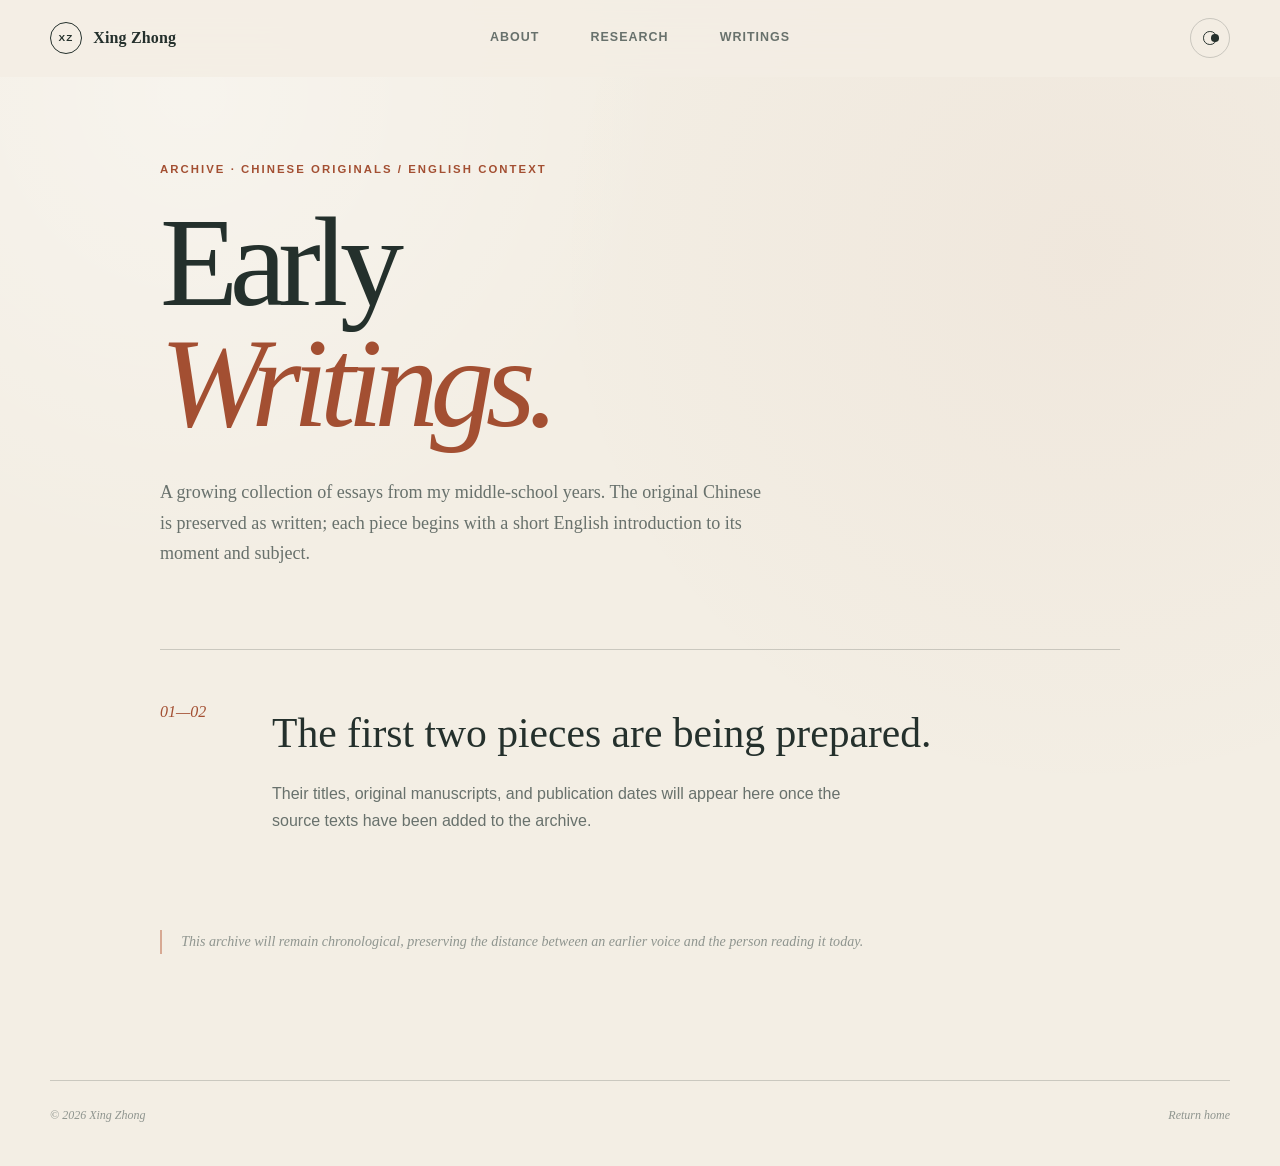
==== essays/index.html @ 14cebc9d "Redesign personal site and add writings archive" ====
<!doctype html>
<html lang="en" data-theme="light">
<head>
  <meta charset="utf-8">
  <meta name="viewport" content="width=device-width, initial-scale=1">
  <meta name="description" content="An archive of Xing Zhong’s early Chinese writings, with short English introductions.">
  <meta name="theme-color" content="#f3eee4">
  <title>Early Writings — Xing Zhong</title>
  <link rel="icon" href="../assets/xing-zhong.jpg" type="image/jpeg">
  <link rel="stylesheet" href="../css/style.css">
  <script>
    (function () {
      var saved = localStorage.getItem("theme");
      var preferred = window.matchMedia("(prefers-color-scheme: dark)").matches ? "dark" : "light";
      document.documentElement.dataset.theme = saved || preferred;
    })();
  </script>
</head>
<body>
  <a class="skip-link" href="#main">Skip to content</a>

  <header class="site-header">
    <nav class="nav-shell" aria-label="Primary navigation">
      <a class="wordmark" href="../" aria-label="Xing Zhong, home">
        <span class="wordmark-mark">XZ</span>
        <span>Xing Zhong</span>
      </a>
      <div class="nav-links">
        <a href="../#about">About</a>
        <a href="../#research">Research</a>
        <a href="./" aria-current="page">Writings</a>
      </div>
      <button class="theme-toggle" id="theme-toggle" type="button" aria-label="Switch to dark theme">
        <span class="theme-icon" aria-hidden="true"></span>
      </button>
    </nav>
  </header>

  <main class="archive-page" id="main">
    <header class="archive-page-header">
      <p class="eyebrow">Archive · Chinese originals / English context</p>
      <h1>Early<br><em>Writings.</em></h1>
      <p class="archive-intro">
        A growing collection of essays from my middle-school years. The original
        Chinese is preserved as written; each piece begins with a short English
        introduction to its moment and subject.
      </p>
    </header>

    <section class="archive-list" aria-labelledby="archive-status">
      <div class="archive-empty">
        <span class="number">01—02</span>
        <div>
          <h2 id="archive-status">The first two pieces are being prepared.</h2>
          <p>
            Their titles, original manuscripts, and publication dates will appear
            here once the source texts have been added to the archive.
          </p>
        </div>
      </div>
    </section>

    <p class="archive-note">
      This archive will remain chronological, preserving the distance between
      an earlier voice and the person reading it today.
    </p>
  </main>

  <footer class="site-footer">
    <p>© <span id="year">2026</span> Xing Zhong</p>
    <p><a href="../">Return home</a></p>
  </footer>

  <script src="../js/main.js"></script>
</body>
</html>
---- css/style.css ----
:root {
  color-scheme: light;
  --paper: #f3eee4;
  --paper-deep: #e8dfd0;
  --surface: rgba(255, 252, 246, 0.68);
  --ink: #24302c;
  --muted: #68716c;
  --faint: #8f958f;
  --line: rgba(36, 48, 44, 0.2);
  --accent: #a34f32;
  --accent-soft: #d7a993;
  --sage: #7c8f82;
  --header: rgba(243, 238, 228, 0.84);
  --serif: "Iowan Old Style", "Palatino Linotype", "Book Antiqua", Palatino, "Noto Serif", Georgia, serif;
  --sans: Inter, ui-sans-serif, -apple-system, BlinkMacSystemFont, "Segoe UI", sans-serif;
  --shadow: 0 24px 60px rgba(56, 46, 33, 0.12);
}

[data-theme="dark"] {
  color-scheme: dark;
  --paper: #1d211f;
  --paper-deep: #282d29;
  --surface: rgba(41, 46, 42, 0.7);
  --ink: #ebe8df;
  --muted: #adb4ae;
  --faint: #858d87;
  --line: rgba(235, 232, 223, 0.17);
  --accent: #d78a68;
  --accent-soft: #875b49;
  --sage: #9caf9f;
  --header: rgba(29, 33, 31, 0.86);
  --shadow: 0 24px 60px rgba(0, 0, 0, 0.25);
}

*,
*::before,
*::after {
  box-sizing: border-box;
}

html {
  scroll-behavior: smooth;
  scroll-padding-top: 6rem;
}

body {
  margin: 0;
  min-width: 320px;
  background:
    radial-gradient(circle at 15% 8%, rgba(255, 255, 255, 0.35), transparent 30rem),
    radial-gradient(circle at 85% 22%, rgba(163, 79, 50, 0.045), transparent 34rem),
    var(--paper);
  color: var(--ink);
  font-family: var(--sans);
  font-size: 16px;
  line-height: 1.7;
  transition: background-color 180ms ease, color 180ms ease;
}

::selection {
  color: var(--paper);
  background: var(--accent);
}

a {
  color: inherit;
  text-decoration: none;
}

button,
a {
  -webkit-tap-highlight-color: transparent;
}

button:focus-visible,
a:focus-visible {
  outline: 2px solid var(--accent);
  outline-offset: 4px;
}

.skip-link {
  position: fixed;
  top: 0.75rem;
  left: 0.75rem;
  z-index: 1000;
  padding: 0.55rem 0.8rem;
  color: var(--paper);
  background: var(--ink);
  transform: translateY(-160%);
}

.skip-link:focus {
  transform: translateY(0);
}

.site-header {
  position: fixed;
  inset: 0 0 auto;
  z-index: 100;
  border-bottom: 1px solid transparent;
  background: var(--header);
  backdrop-filter: blur(18px);
  -webkit-backdrop-filter: blur(18px);
  transition: border-color 180ms ease;
}

.site-header.scrolled {
  border-color: var(--line);
}

.nav-shell {
  width: min(1180px, calc(100% - 3rem));
  height: 76px;
  margin: 0 auto;
  display: grid;
  grid-template-columns: 1fr auto 1fr;
  align-items: center;
}

.wordmark {
  justify-self: start;
  display: inline-flex;
  align-items: center;
  gap: 0.7rem;
  font-family: var(--serif);
  font-size: 1rem;
  font-weight: 600;
  letter-spacing: 0.01em;
}

.wordmark-mark {
  width: 2rem;
  height: 2rem;
  display: grid;
  place-items: center;
  border: 1px solid var(--ink);
  border-radius: 50%;
  font-family: var(--sans);
  font-size: 0.62rem;
  letter-spacing: 0.12em;
}

.nav-links {
  display: flex;
  gap: clamp(1.5rem, 4vw, 3.5rem);
}

.nav-links a {
  position: relative;
  color: var(--muted);
  font-size: 0.78rem;
  font-weight: 600;
  letter-spacing: 0.08em;
  text-transform: uppercase;
  transition: color 160ms ease;
}

.nav-links a::after {
  position: absolute;
  right: 0;
  bottom: -0.5rem;
  left: 0;
  height: 1px;
  content: "";
  background: var(--accent);
  transform: scaleX(0);
  transform-origin: right;
  transition: transform 180ms ease;
}

.nav-links a:hover {
  color: var(--ink);
}

.nav-links a:hover::after {
  transform: scaleX(1);
  transform-origin: left;
}

.theme-toggle {
  width: 2.5rem;
  height: 2.5rem;
  justify-self: end;
  display: grid;
  place-items: center;
  border: 1px solid var(--line);
  border-radius: 50%;
  color: var(--ink);
  background: transparent;
  cursor: pointer;
}

.theme-icon {
  position: relative;
  width: 0.85rem;
  height: 0.85rem;
  border: 1px solid currentColor;
  border-radius: 50%;
}

.theme-icon::after {
  position: absolute;
  inset: 2px;
  content: "";
  border-radius: 50%;
  background: currentColor;
  transform: translateX(5px);
  transition: transform 180ms ease;
}

[data-theme="dark"] .theme-icon::after {
  transform: translateX(-5px);
}

.hero {
  position: relative;
  width: min(1180px, calc(100% - 3rem));
  min-height: 100svh;
  margin: 0 auto;
  padding: 9.5rem 0 6rem;
  display: grid;
  grid-template-columns: minmax(0, 1.2fr) minmax(260px, 0.65fr);
  gap: clamp(3rem, 8vw, 8.5rem);
  align-items: center;
}

.hero-copy {
  max-width: 760px;
}

.eyebrow,
.kicker {
  margin: 0 0 1.4rem;
  color: var(--accent);
  font-size: 0.71rem;
  font-weight: 700;
  letter-spacing: 0.18em;
  text-transform: uppercase;
}

.hero h1 {
  max-width: 760px;
  margin: 0;
  font-family: var(--serif);
  font-size: clamp(4rem, 8.3vw, 7.8rem);
  font-weight: 400;
  line-height: 0.92;
  letter-spacing: -0.065em;
}

.hero h1 em {
  color: var(--accent);
  font-weight: 400;
}

.hero-intro {
  max-width: 600px;
  margin: 2.4rem 0 0;
  color: var(--muted);
  font-family: var(--serif);
  font-size: clamp(1.08rem, 1.6vw, 1.3rem);
  line-height: 1.72;
}

.hero-intro strong {
  color: var(--ink);
  font-weight: 600;
}

.hero-actions {
  margin-top: 2.3rem;
  display: flex;
  flex-wrap: wrap;
  gap: 1.1rem 2rem;
}

.text-link {
  display: inline-flex;
  align-items: baseline;
  gap: 0.6rem;
  border-bottom: 1px solid var(--line);
  color: var(--muted);
  font-size: 0.8rem;
  font-weight: 700;
  letter-spacing: 0.05em;
  text-transform: uppercase;
  transition: color 160ms ease, border-color 160ms ease;
}

.text-link span {
  transition: transform 160ms ease;
}

.text-link:hover,
.primary-link {
  color: var(--ink);
  border-color: var(--accent);
}

.text-link:hover span {
  transform: translate(2px, -2px);
}

.portrait-card {
  position: relative;
  width: min(100%, 340px);
  justify-self: end;
  transform: rotate(1.5deg);
}

.portrait-card::before {
  position: absolute;
  inset: 1rem -1rem -1rem 1rem;
  z-index: -1;
  content: "";
  border: 1px solid var(--accent-soft);
}

.portrait-frame {
  aspect-ratio: 3 / 4;
  overflow: hidden;
  background: var(--paper-deep);
  box-shadow: var(--shadow);
}

.portrait-frame img {
  width: 100%;
  height: 100%;
  display: block;
  object-fit: cover;
  object-position: center 35%;
  filter: saturate(0.75) sepia(0.08) contrast(0.96);
}

.portrait-caption {
  padding-top: 1rem;
  display: flex;
  justify-content: space-between;
  color: var(--faint);
  font-family: var(--serif);
  font-size: 0.75rem;
  font-style: italic;
}

.margin-note {
  position: absolute;
  right: -0.5rem;
  bottom: 7rem;
  margin: 0;
  color: var(--faint);
  font-family: var(--serif);
  font-size: 0.72rem;
  font-style: italic;
  letter-spacing: 0.05em;
  writing-mode: vertical-rl;
}

.section-grid {
  width: min(1180px, calc(100% - 3rem));
  margin: 0 auto;
  padding: clamp(6rem, 11vw, 10rem) 0;
  display: grid;
  grid-template-columns: 150px minmax(0, 1fr) minmax(230px, 0.48fr);
  gap: clamp(2rem, 5vw, 5rem);
  border-top: 1px solid var(--line);
}

.section-label {
  display: flex;
  align-items: baseline;
  gap: 0.75rem;
}

.section-label span {
  color: var(--accent);
  font-family: var(--serif);
  font-size: 0.72rem;
  font-style: italic;
}

.section-label h2 {
  margin: 0;
  font-size: 0.76rem;
  font-weight: 700;
  letter-spacing: 0.15em;
  text-transform: uppercase;
}

.lead {
  margin-top: 0;
  color: var(--ink);
  font-family: var(--serif);
  font-size: clamp(1.8rem, 3.4vw, 3rem);
  line-height: 1.22;
  letter-spacing: -0.025em;
}

.prose > p:not(.lead),
.research-section .section-content > p {
  max-width: 660px;
  color: var(--muted);
}

.facts {
  margin: 0;
}

.facts div {
  padding: 1rem 0;
  border-top: 1px solid var(--line);
}

.facts div:first-child {
  padding-top: 0;
  border-top: 0;
}

.facts dt {
  margin-bottom: 0.2rem;
  color: var(--faint);
  font-size: 0.63rem;
  font-weight: 700;
  letter-spacing: 0.13em;
  text-transform: uppercase;
}

.facts dd {
  margin: 0;
  font-family: var(--serif);
  font-size: 0.92rem;
  line-height: 1.45;
}

.facts a {
  overflow-wrap: anywhere;
  border-bottom: 1px solid var(--line);
}

.research-section {
  grid-template-columns: 150px minmax(0, 1fr);
}

.research-section .section-content {
  max-width: 820px;
}

.research-section h3,
.writings-section h3 {
  margin: 0 0 2rem;
  font-family: var(--serif);
  font-size: clamp(2.1rem, 4.5vw, 4rem);
  font-weight: 400;
  line-height: 1.12;
  letter-spacing: -0.04em;
}

.interest-line {
  margin-top: 3rem;
  display: flex;
  flex-wrap: wrap;
  gap: 0.6rem;
}

.interest-line span {
  padding: 0.45rem 0.75rem;
  border: 1px solid var(--line);
  border-radius: 999px;
  color: var(--muted);
  font-size: 0.7rem;
}

.writings-section {
  grid-template-columns: 150px minmax(0, 1fr);
}

.writings-heading {
  display: flex;
  justify-content: space-between;
  gap: 2rem;
  align-items: flex-end;
}

.archive-preview {
  margin-top: 1.5rem;
  padding: 2rem 0;
  display: grid;
  grid-template-columns: minmax(100px, 0.28fr) 1fr;
  gap: 2rem;
  border-top: 1px solid var(--line);
  border-bottom: 1px solid var(--line);
}

.archive-index {
  color: var(--accent);
  font-family: var(--serif);
  font-size: clamp(2.5rem, 6vw, 5.5rem);
  font-style: italic;
  line-height: 1;
}

.archive-preview p {
  max-width: 620px;
  margin: 0;
  color: var(--muted);
}

.archive-preview .archive-status {
  margin-top: 1rem;
  color: var(--faint);
  font-family: var(--serif);
  font-size: 0.88rem;
  font-style: italic;
}

.closing {
  width: min(1180px, calc(100% - 3rem));
  margin: 0 auto;
  padding: clamp(6rem, 13vw, 12rem) 0;
  text-align: center;
}

.closing h2 {
  margin: 0 0 2rem;
  font-family: var(--serif);
  font-size: clamp(3.2rem, 8vw, 7rem);
  font-weight: 400;
  line-height: 1;
  letter-spacing: -0.055em;
}

.email-link {
  display: inline-flex;
  gap: 0.7rem;
  padding-bottom: 0.15rem;
  border-bottom: 1px solid var(--accent);
  color: var(--muted);
  font-family: var(--serif);
  font-size: clamp(1rem, 2vw, 1.35rem);
}

.site-footer {
  width: min(1180px, calc(100% - 3rem));
  margin: 0 auto;
  padding: 1.5rem 0 2.5rem;
  display: flex;
  justify-content: space-between;
  border-top: 1px solid var(--line);
  color: var(--faint);
  font-family: var(--serif);
  font-size: 0.75rem;
  font-style: italic;
}

.site-footer p {
  margin: 0;
}

.reveal {
  opacity: 0;
  transform: translateY(16px);
}

.reveal.is-visible {
  opacity: 1;
  transform: translateY(0);
  transition: opacity 700ms ease, transform 700ms ease;
}

/* Archive page */
.archive-page {
  width: min(960px, calc(100% - 3rem));
  min-height: calc(100svh - 80px);
  margin: 0 auto;
  padding: 10rem 0 7rem;
}

.archive-page-header {
  max-width: 760px;
}

.archive-page h1 {
  margin: 0;
  font-family: var(--serif);
  font-size: clamp(4rem, 10vw, 8.5rem);
  font-weight: 400;
  line-height: 0.95;
  letter-spacing: -0.065em;
}

.archive-page h1 em {
  color: var(--accent);
  font-weight: 400;
}

.archive-intro {
  max-width: 610px;
  margin: 2rem 0 0;
  color: var(--muted);
  font-family: var(--serif);
  font-size: 1.13rem;
}

.archive-list {
  margin-top: 5rem;
  border-top: 1px solid var(--line);
}

.archive-empty {
  padding: 3rem 0;
  display: grid;
  grid-template-columns: 80px minmax(0, 1fr);
  gap: 2rem;
}

.archive-empty .number {
  color: var(--accent);
  font-family: var(--serif);
  font-style: italic;
}

.archive-empty h2 {
  margin: 0 0 0.7rem;
  font-family: var(--serif);
  font-size: clamp(1.7rem, 4vw, 2.6rem);
  font-weight: 400;
}

.archive-empty p {
  max-width: 580px;
  margin: 0;
  color: var(--muted);
}

.archive-note {
  margin-top: 3rem;
  padding-left: 1.2rem;
  border-left: 2px solid var(--accent-soft);
  color: var(--faint);
  font-family: var(--serif);
  font-size: 0.88rem;
  font-style: italic;
}

@media (max-width: 860px) {
  .hero {
    grid-template-columns: minmax(0, 1fr) 240px;
    gap: 3rem;
  }

  .section-grid {
    grid-template-columns: 100px minmax(0, 1fr);
  }

  .facts {
    grid-column: 2;
    display: grid;
    grid-template-columns: repeat(2, minmax(0, 1fr));
    gap: 0 2rem;
  }

  .facts div:nth-child(2) {
    padding-top: 0;
    border-top: 0;
  }
}

@media (max-width: 680px) {
  .nav-shell,
  .hero,
  .section-grid,
  .closing,
  .site-footer,
  .archive-page {
    width: min(100% - 2rem, 1180px);
  }

  .nav-shell {
    grid-template-columns: 1fr auto;
    height: 66px;
  }

  .nav-links {
    display: none;
  }

  .wordmark {
    font-size: 0.92rem;
  }

  .hero {
    min-height: auto;
    padding: 8.5rem 0 5.5rem;
    grid-template-columns: 1fr;
  }

  .hero h1 {
    font-size: clamp(3.7rem, 18vw, 5.8rem);
  }

  .portrait-card {
    width: min(74vw, 290px);
    justify-self: center;
    margin: 1.5rem 0 0;
  }

  .margin-note {
    display: none;
  }

  .section-grid,
  .research-section,
  .writings-section {
    padding: 5rem 0;
    grid-template-columns: 1fr;
    gap: 2.5rem;
  }

  .facts {
    grid-column: auto;
    grid-template-columns: 1fr;
  }

  .facts div:nth-child(2) {
    padding-top: 1rem;
    border-top: 1px solid var(--line);
  }

  .writings-heading {
    align-items: flex-start;
    flex-direction: column;
  }

  .archive-preview {
    grid-template-columns: 1fr;
  }

  .archive-index {
    font-size: 3.3rem;
  }

  .site-footer {
    gap: 0.8rem;
    flex-direction: column;
  }

  .archive-empty {
    grid-template-columns: 50px minmax(0, 1fr);
    gap: 1rem;
  }
}

@media (prefers-reduced-motion: reduce) {
  html {
    scroll-behavior: auto;
  }

  *,
  *::before,
  *::after {
    scroll-behavior: auto !important;
    transition-duration: 0.01ms !important;
    animation-duration: 0.01ms !important;
  }

  .reveal {
    opacity: 1;
    transform: none;
  }
}
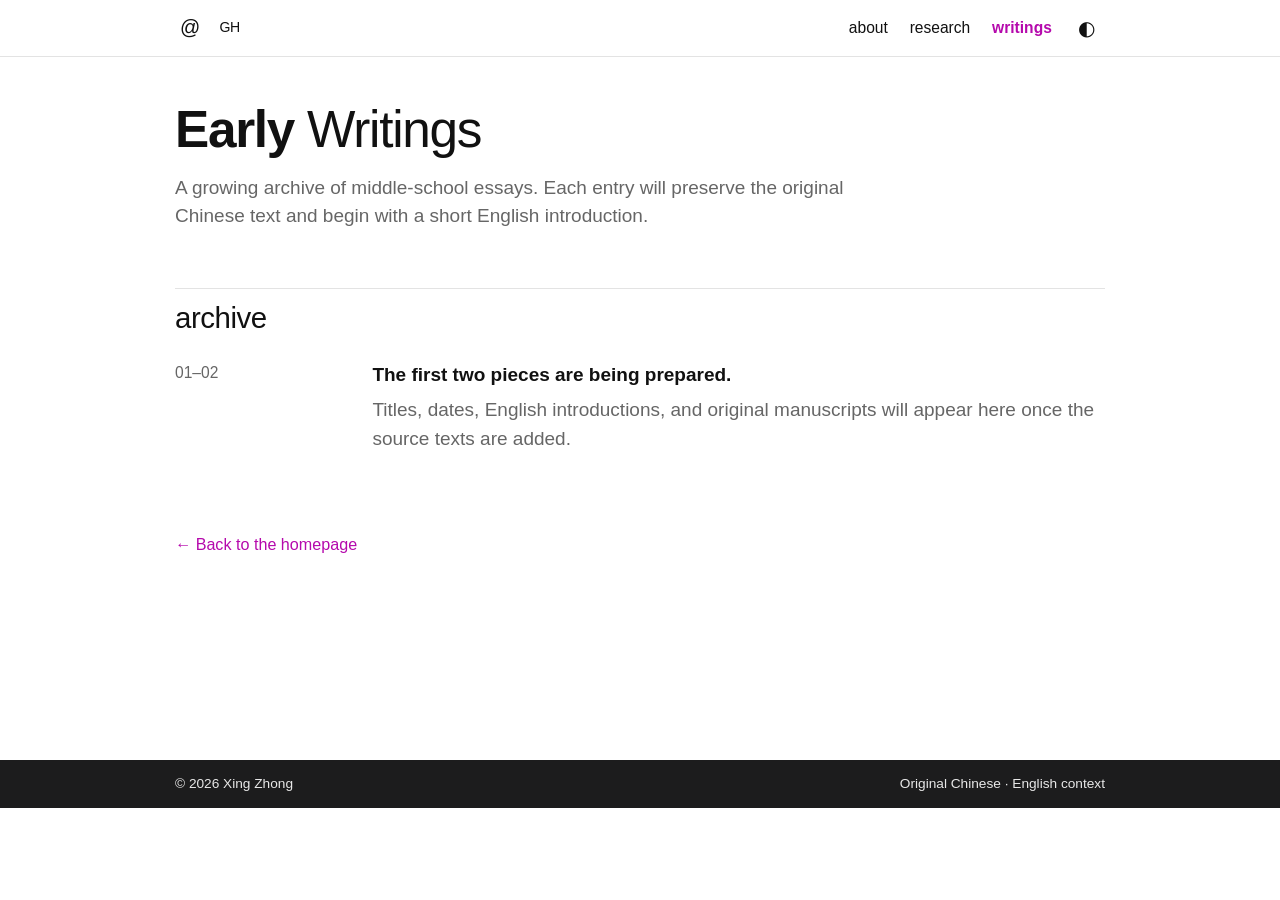
==== commit ba6ac6b0: "Restyle homepage as a compact academic profile" ====
--- a/essays/index.html
+++ b/essays/index.html
@@ -4,15 +4,15 @@
   <meta charset="utf-8">
   <meta name="viewport" content="width=device-width, initial-scale=1">
   <meta name="description" content="An archive of Xing Zhong’s early Chinese writings, with short English introductions.">
-  <meta name="theme-color" content="#f3eee4">
-  <title>Early Writings — Xing Zhong</title>
+  <meta name="theme-color" content="#ffffff">
+  <title>Early Writings · Xing Zhong</title>
   <link rel="icon" href="../assets/xing-zhong.jpg" type="image/jpeg">
   <link rel="stylesheet" href="../css/style.css">
   <script>
     (function () {
-      var saved = localStorage.getItem("theme");
-      var preferred = window.matchMedia("(prefers-color-scheme: dark)").matches ? "dark" : "light";
-      document.documentElement.dataset.theme = saved || preferred;
+      var savedTheme = localStorage.getItem("theme");
+      var systemTheme = window.matchMedia("(prefers-color-scheme: dark)").matches ? "dark" : "light";
+      document.documentElement.dataset.theme = savedTheme || systemTheme;
     })();
   </script>
 </head>
@@ -20,55 +20,60 @@
   <a class="skip-link" href="#main">Skip to content</a>
 
   <header class="site-header">
-    <nav class="nav-shell" aria-label="Primary navigation">
-      <a class="wordmark" href="../" aria-label="Xing Zhong, home">
-        <span class="wordmark-mark">XZ</span>
-        <span>Xing Zhong</span>
-      </a>
-      <div class="nav-links">
-        <a href="../#about">About</a>
-        <a href="../#research">Research</a>
-        <a href="./" aria-current="page">Writings</a>
+    <nav class="navbar container" aria-label="Primary navigation">
+      <div class="social-nav" aria-label="Contact links">
+        <a href="mailto:xingzhong.cs@gmail.com" aria-label="Email Xing Zhong" title="Email"><span aria-hidden="true">@</span></a>
+        <a href="https://github.com/FreshZhong" target="_blank" rel="noopener" aria-label="Xing Zhong on GitHub" title="GitHub"><span aria-hidden="true">GH</span></a>
       </div>
-      <button class="theme-toggle" id="theme-toggle" type="button" aria-label="Switch to dark theme">
-        <span class="theme-icon" aria-hidden="true"></span>
+
+      <button class="nav-toggle" id="nav-toggle" type="button" aria-label="Open navigation" aria-controls="nav-menu" aria-expanded="false">
+        <span></span><span></span><span></span>
       </button>
+
+      <div class="nav-menu" id="nav-menu">
+        <a href="../#about">about</a>
+        <a href="../#research">research</a>
+        <a class="active" href="./">writings</a>
+        <button class="theme-toggle" id="theme-toggle" type="button" aria-label="Switch to dark theme" title="Change theme">
+          <span aria-hidden="true">◐</span>
+        </button>
+      </div>
     </nav>
   </header>
 
-  <main class="archive-page" id="main">
-    <header class="archive-page-header">
-      <p class="eyebrow">Archive · Chinese originals / English context</p>
-      <h1>Early<br><em>Writings.</em></h1>
-      <p class="archive-intro">
-        A growing collection of essays from my middle-school years. The original
-        Chinese is preserved as written; each piece begins with a short English
-        introduction to its moment and subject.
-      </p>
-    </header>
+  <main class="container page archive-page" id="main">
+    <article>
+      <header class="page-header">
+        <h1><strong>Early</strong> Writings</h1>
+        <p class="page-description">
+          A growing archive of middle-school essays. Each entry will preserve the
+          original Chinese text and begin with a short English introduction.
+        </p>
+      </header>
 
-    <section class="archive-list" aria-labelledby="archive-status">
-      <div class="archive-empty">
-        <span class="number">01—02</span>
-        <div>
-          <h2 id="archive-status">The first two pieces are being prepared.</h2>
-          <p>
-            Their titles, original manuscripts, and publication dates will appear
-            here once the source texts have been added to the archive.
-          </p>
+      <section class="content-section archive-section" aria-labelledby="archive-title">
+        <h2 id="archive-title">archive</h2>
+        <div class="writing-row">
+          <div class="writing-meta">01–02</div>
+          <div class="writing-copy">
+            <p class="writing-title">The first two pieces are being prepared.</p>
+            <p>
+              Titles, dates, English introductions, and original manuscripts will
+              appear here once the source texts are added.
+            </p>
+          </div>
         </div>
-      </div>
-    </section>
+      </section>
 
-    <p class="archive-note">
-      This archive will remain chronological, preserving the distance between
-      an earlier voice and the person reading it today.
-    </p>
+      <p class="back-link"><a href="../">← Back to the homepage</a></p>
+    </article>
   </main>
 
   <footer class="site-footer">
-    <p>© <span id="year">2026</span> Xing Zhong</p>
-    <p><a href="../">Return home</a></p>
+    <div class="container">
+      <p>© <span id="year">2026</span> Xing Zhong</p>
+      <p>Original Chinese · English context</p>
+    </div>
   </footer>
 
   <script src="../js/main.js"></script>
--- a/css/style.css
+++ b/css/style.css
@@ -1,35 +1,31 @@
 :root {
   color-scheme: light;
-  --paper: #f3eee4;
-  --paper-deep: #e8dfd0;
-  --surface: rgba(255, 252, 246, 0.68);
-  --ink: #24302c;
-  --muted: #68716c;
-  --faint: #8f958f;
-  --line: rgba(36, 48, 44, 0.2);
-  --accent: #a34f32;
-  --accent-soft: #d7a993;
-  --sage: #7c8f82;
-  --header: rgba(243, 238, 228, 0.84);
-  --serif: "Iowan Old Style", "Palatino Linotype", "Book Antiqua", Palatino, "Noto Serif", Georgia, serif;
-  --sans: Inter, ui-sans-serif, -apple-system, BlinkMacSystemFont, "Segoe UI", sans-serif;
-  --shadow: 0 24px 60px rgba(56, 46, 33, 0.12);
+  --max-content-width: 930px;
+  --bg: #ffffff;
+  --text: #111111;
+  --text-light: #666666;
+  --theme: #b509ac;
+  --theme-hover: #8f0788;
+  --divider: rgba(0, 0, 0, 0.11);
+  --nav-bg: rgba(255, 255, 255, 0.95);
+  --code-bg: rgba(181, 9, 172, 0.05);
+  --footer-bg: #1c1c1d;
+  --footer-text: #e8e8e8;
+  --sans: Roboto, "Helvetica Neue", Arial, sans-serif;
 }
 
 [data-theme="dark"] {
   color-scheme: dark;
-  --paper: #1d211f;
-  --paper-deep: #282d29;
-  --surface: rgba(41, 46, 42, 0.7);
-  --ink: #ebe8df;
-  --muted: #adb4ae;
-  --faint: #858d87;
-  --line: rgba(235, 232, 223, 0.17);
-  --accent: #d78a68;
-  --accent-soft: #875b49;
-  --sage: #9caf9f;
-  --header: rgba(29, 33, 31, 0.86);
-  --shadow: 0 24px 60px rgba(0, 0, 0, 0.25);
+  --bg: #1c1c1d;
+  --text: #e8e8e8;
+  --text-light: #b7b7b7;
+  --theme: #f291ec;
+  --theme-hover: #ffb7fa;
+  --divider: rgba(255, 255, 255, 0.16);
+  --nav-bg: rgba(28, 28, 29, 0.95);
+  --code-bg: rgba(242, 145, 236, 0.08);
+  --footer-bg: #111111;
+  --footer-text: #d9d9d9;
 }
 
 *,
@@ -40,712 +36,434 @@
 
 html {
   scroll-behavior: smooth;
-  scroll-padding-top: 6rem;
+  scroll-padding-top: 76px;
+  font-size: 19px;
 }
 
 body {
   margin: 0;
-  min-width: 320px;
-  background:
-    radial-gradient(circle at 15% 8%, rgba(255, 255, 255, 0.35), transparent 30rem),
-    radial-gradient(circle at 85% 22%, rgba(163, 79, 50, 0.045), transparent 34rem),
-    var(--paper);
-  color: var(--ink);
+  padding: 0 0 70px;
+  color: var(--text);
+  background: var(--bg);
   font-family: var(--sans);
-  font-size: 16px;
-  line-height: 1.7;
-  transition: background-color 180ms ease, color 180ms ease;
-}
-
-::selection {
-  color: var(--paper);
-  background: var(--accent);
+  font-size: 1rem;
+  font-weight: 300;
+  line-height: 1.5;
+  text-align: left;
+  transition: color 160ms ease, background-color 160ms ease;
 }
 
 a {
-  color: inherit;
+  color: var(--theme);
   text-decoration: none;
-}
-
-button,
-a {
-  -webkit-tap-highlight-color: transparent;
+  transition: color 150ms ease;
+}
+
+a:hover {
+  color: var(--theme-hover);
+  text-decoration: underline;
+}
+
+strong {
+  font-weight: 700;
+}
+
+p {
+  margin: 0 0 1rem;
+}
+
+ul {
+  margin: 0 0 1rem;
+  padding-left: 1.45rem;
+}
+
+li {
+  padding-left: 0.12rem;
+  margin-bottom: 0.25rem;
+}
+
+.container {
+  width: min(var(--max-content-width), calc(100% - 2rem));
+  margin-right: auto;
+  margin-left: auto;
+}
+
+.sr-only {
+  position: absolute;
+  width: 1px;
+  height: 1px;
+  padding: 0;
+  margin: -1px;
+  overflow: hidden;
+  clip: rect(0, 0, 0, 0);
+  white-space: nowrap;
+  border: 0;
+}
+
+.skip-link {
+  position: fixed;
+  top: 0.45rem;
+  left: 0.45rem;
+  z-index: 1000;
+  padding: 0.45rem 0.7rem;
+  color: var(--bg);
+  background: var(--text);
+  transform: translateY(-150%);
+}
+
+.skip-link:focus {
+  transform: translateY(0);
 }
 
 button:focus-visible,
 a:focus-visible {
-  outline: 2px solid var(--accent);
-  outline-offset: 4px;
-}
-
-.skip-link {
-  position: fixed;
-  top: 0.75rem;
-  left: 0.75rem;
-  z-index: 1000;
-  padding: 0.55rem 0.8rem;
-  color: var(--paper);
-  background: var(--ink);
-  transform: translateY(-160%);
-}
-
-.skip-link:focus {
-  transform: translateY(0);
+  outline: 2px solid var(--theme);
+  outline-offset: 3px;
 }
 
 .site-header {
   position: fixed;
   inset: 0 0 auto;
   z-index: 100;
-  border-bottom: 1px solid transparent;
-  background: var(--header);
-  backdrop-filter: blur(18px);
-  -webkit-backdrop-filter: blur(18px);
-  transition: border-color 180ms ease;
-}
-
-.site-header.scrolled {
-  border-color: var(--line);
-}
-
-.nav-shell {
-  width: min(1180px, calc(100% - 3rem));
-  height: 76px;
-  margin: 0 auto;
-  display: grid;
-  grid-template-columns: 1fr auto 1fr;
+  border-bottom: 1px solid var(--divider);
+  background: var(--nav-bg);
+  backdrop-filter: blur(8px);
+  -webkit-backdrop-filter: blur(8px);
+}
+
+.navbar {
+  min-height: 56px;
+  display: flex;
   align-items: center;
-}
-
-.wordmark {
-  justify-self: start;
-  display: inline-flex;
+  justify-content: space-between;
+}
+
+.social-nav {
+  display: flex;
   align-items: center;
-  gap: 0.7rem;
-  font-family: var(--serif);
-  font-size: 1rem;
-  font-weight: 600;
-  letter-spacing: 0.01em;
-}
-
-.wordmark-mark {
+  gap: 0.55rem;
+  font-size: 1.05rem;
+  font-weight: 500;
+}
+
+.social-nav a {
+  min-width: 1.55rem;
+  height: 1.55rem;
+  display: inline-grid;
+  place-items: center;
+  color: var(--text);
+  font-size: 0.74rem;
+  letter-spacing: -0.03em;
+}
+
+.social-nav a:first-child {
+  font-size: 1.05rem;
+  font-weight: 400;
+}
+
+.social-nav a:hover {
+  color: var(--theme);
+  text-decoration: none;
+}
+
+.nav-menu {
+  display: flex;
+  align-items: center;
+  gap: 0.15rem;
+}
+
+.nav-menu > a {
+  padding: 0.5rem;
+  color: var(--text);
+  font-size: 0.82rem;
+}
+
+.nav-menu > a:hover {
+  color: var(--theme);
+  text-decoration: none;
+}
+
+.nav-menu > a.active {
+  color: var(--theme);
+  font-weight: 700;
+}
+
+.theme-toggle,
+.nav-toggle {
+  border: 0;
+  color: var(--text);
+  background: transparent;
+  cursor: pointer;
+}
+
+.theme-toggle {
   width: 2rem;
   height: 2rem;
+  margin-left: 0.15rem;
   display: grid;
   place-items: center;
-  border: 1px solid var(--ink);
-  border-radius: 50%;
-  font-family: var(--sans);
-  font-size: 0.62rem;
-  letter-spacing: 0.12em;
-}
-
-.nav-links {
+  font-size: 1.05rem;
+}
+
+.theme-toggle:hover {
+  color: var(--theme);
+}
+
+.nav-toggle {
+  width: 2rem;
+  height: 2rem;
+  padding: 0.35rem;
+  display: none;
+  flex-direction: column;
+  justify-content: center;
+  gap: 4px;
+}
+
+.nav-toggle span {
+  width: 100%;
+  height: 1px;
+  display: block;
+  background: currentColor;
+  transition: transform 160ms ease, opacity 160ms ease;
+}
+
+.page {
+  padding-top: 5.2rem;
+}
+
+.page-header {
+  margin-bottom: 1.6rem;
+}
+
+.page-header h1 {
+  margin: 0;
+  font-size: clamp(2.1rem, 5vw, 2.7rem);
+  font-weight: 300;
+  line-height: 1.2;
+  letter-spacing: -0.025em;
+}
+
+.page-header h1 strong {
+  font-weight: 700;
+}
+
+.page-description {
+  max-width: 700px;
+  margin-top: 0.7rem;
+  color: var(--text-light);
+}
+
+.about::after {
+  display: block;
+  clear: both;
+  content: "";
+}
+
+.profile {
+  width: 30%;
+  margin: 0 0 1rem 1rem;
+  float: right;
+}
+
+.profile img {
+  width: 100%;
+  height: auto;
+  display: block;
+  border-radius: 0.25rem;
+  filter: saturate(0.92);
+}
+
+.intro p:first-of-type {
+  margin-top: 0;
+}
+
+.content-section {
+  margin-top: 2rem;
+}
+
+.content-section h2 {
+  margin: 0 0 1rem;
+  padding-top: 0.55rem;
+  border-top: 1px solid var(--divider);
+  font-size: 1.55rem;
+  font-weight: 400;
+  line-height: 1.3;
+  letter-spacing: -0.015em;
+}
+
+.content-section h2 a {
+  color: inherit;
+}
+
+.content-section h2 a:hover {
+  color: var(--theme);
+  text-decoration: none;
+}
+
+.research-note {
+  max-width: 780px;
+}
+
+.writing-row {
+  display: grid;
+  grid-template-columns: minmax(90px, 20%) minmax(0, 1fr);
+  gap: 0.6rem;
+  padding: 0.25rem 0 0.8rem;
+}
+
+.writing-meta {
+  color: var(--text-light);
+  font-size: 0.82rem;
+  font-weight: 400;
+}
+
+.writing-title {
+  display: inline-block;
+  margin-bottom: 0.15rem;
+  color: var(--text);
+  font-weight: 700;
+}
+
+.writing-title:hover {
+  color: var(--theme);
+}
+
+.writing-copy p {
+  margin-bottom: 0.35rem;
+  color: var(--text-light);
+}
+
+p.writing-title {
+  color: var(--text);
+}
+
+.small-link {
+  display: inline-block;
+  font-size: 0.82rem;
+  font-weight: 400;
+}
+
+.contact-section {
+  margin-bottom: 4rem;
+}
+
+.archive-page {
+  min-height: calc(100vh - 140px);
+}
+
+.archive-section {
+  margin-top: 3rem;
+}
+
+.back-link {
+  margin: 3rem 0 4rem;
+  font-size: 0.85rem;
+}
+
+.site-footer {
+  color: var(--footer-text);
+  background: var(--footer-bg);
+}
+
+.site-footer .container {
+  min-height: 48px;
+  padding: 0.65rem 0;
   display: flex;
-  gap: clamp(1.5rem, 4vw, 3.5rem);
-}
-
-.nav-links a {
-  position: relative;
-  color: var(--muted);
-  font-size: 0.78rem;
-  font-weight: 600;
-  letter-spacing: 0.08em;
-  text-transform: uppercase;
-  transition: color 160ms ease;
-}
-
-.nav-links a::after {
-  position: absolute;
-  right: 0;
-  bottom: -0.5rem;
-  left: 0;
-  height: 1px;
-  content: "";
-  background: var(--accent);
-  transform: scaleX(0);
-  transform-origin: right;
-  transition: transform 180ms ease;
-}
-
-.nav-links a:hover {
-  color: var(--ink);
-}
-
-.nav-links a:hover::after {
-  transform: scaleX(1);
-  transform-origin: left;
-}
-
-.theme-toggle {
-  width: 2.5rem;
-  height: 2.5rem;
-  justify-self: end;
-  display: grid;
-  place-items: center;
-  border: 1px solid var(--line);
-  border-radius: 50%;
-  color: var(--ink);
-  background: transparent;
-  cursor: pointer;
-}
-
-.theme-icon {
-  position: relative;
-  width: 0.85rem;
-  height: 0.85rem;
-  border: 1px solid currentColor;
-  border-radius: 50%;
-}
-
-.theme-icon::after {
-  position: absolute;
-  inset: 2px;
-  content: "";
-  border-radius: 50%;
-  background: currentColor;
-  transform: translateX(5px);
-  transition: transform 180ms ease;
-}
-
-[data-theme="dark"] .theme-icon::after {
-  transform: translateX(-5px);
-}
-
-.hero {
-  position: relative;
-  width: min(1180px, calc(100% - 3rem));
-  min-height: 100svh;
-  margin: 0 auto;
-  padding: 9.5rem 0 6rem;
-  display: grid;
-  grid-template-columns: minmax(0, 1.2fr) minmax(260px, 0.65fr);
-  gap: clamp(3rem, 8vw, 8.5rem);
   align-items: center;
-}
-
-.hero-copy {
-  max-width: 760px;
-}
-
-.eyebrow,
-.kicker {
-  margin: 0 0 1.4rem;
-  color: var(--accent);
-  font-size: 0.71rem;
-  font-weight: 700;
-  letter-spacing: 0.18em;
-  text-transform: uppercase;
-}
-
-.hero h1 {
-  max-width: 760px;
-  margin: 0;
-  font-family: var(--serif);
-  font-size: clamp(4rem, 8.3vw, 7.8rem);
-  font-weight: 400;
-  line-height: 0.92;
-  letter-spacing: -0.065em;
-}
-
-.hero h1 em {
-  color: var(--accent);
-  font-weight: 400;
-}
-
-.hero-intro {
-  max-width: 600px;
-  margin: 2.4rem 0 0;
-  color: var(--muted);
-  font-family: var(--serif);
-  font-size: clamp(1.08rem, 1.6vw, 1.3rem);
-  line-height: 1.72;
-}
-
-.hero-intro strong {
-  color: var(--ink);
-  font-weight: 600;
-}
-
-.hero-actions {
-  margin-top: 2.3rem;
-  display: flex;
-  flex-wrap: wrap;
-  gap: 1.1rem 2rem;
-}
-
-.text-link {
-  display: inline-flex;
-  align-items: baseline;
-  gap: 0.6rem;
-  border-bottom: 1px solid var(--line);
-  color: var(--muted);
-  font-size: 0.8rem;
-  font-weight: 700;
-  letter-spacing: 0.05em;
-  text-transform: uppercase;
-  transition: color 160ms ease, border-color 160ms ease;
-}
-
-.text-link span {
-  transition: transform 160ms ease;
-}
-
-.text-link:hover,
-.primary-link {
-  color: var(--ink);
-  border-color: var(--accent);
-}
-
-.text-link:hover span {
-  transform: translate(2px, -2px);
-}
-
-.portrait-card {
-  position: relative;
-  width: min(100%, 340px);
-  justify-self: end;
-  transform: rotate(1.5deg);
-}
-
-.portrait-card::before {
-  position: absolute;
-  inset: 1rem -1rem -1rem 1rem;
-  z-index: -1;
-  content: "";
-  border: 1px solid var(--accent-soft);
-}
-
-.portrait-frame {
-  aspect-ratio: 3 / 4;
-  overflow: hidden;
-  background: var(--paper-deep);
-  box-shadow: var(--shadow);
-}
-
-.portrait-frame img {
-  width: 100%;
-  height: 100%;
-  display: block;
-  object-fit: cover;
-  object-position: center 35%;
-  filter: saturate(0.75) sepia(0.08) contrast(0.96);
-}
-
-.portrait-caption {
-  padding-top: 1rem;
-  display: flex;
   justify-content: space-between;
-  color: var(--faint);
-  font-family: var(--serif);
-  font-size: 0.75rem;
-  font-style: italic;
-}
-
-.margin-note {
-  position: absolute;
-  right: -0.5rem;
-  bottom: 7rem;
-  margin: 0;
-  color: var(--faint);
-  font-family: var(--serif);
-  font-size: 0.72rem;
-  font-style: italic;
-  letter-spacing: 0.05em;
-  writing-mode: vertical-rl;
-}
-
-.section-grid {
-  width: min(1180px, calc(100% - 3rem));
-  margin: 0 auto;
-  padding: clamp(6rem, 11vw, 10rem) 0;
-  display: grid;
-  grid-template-columns: 150px minmax(0, 1fr) minmax(230px, 0.48fr);
-  gap: clamp(2rem, 5vw, 5rem);
-  border-top: 1px solid var(--line);
-}
-
-.section-label {
-  display: flex;
-  align-items: baseline;
-  gap: 0.75rem;
-}
-
-.section-label span {
-  color: var(--accent);
-  font-family: var(--serif);
-  font-size: 0.72rem;
-  font-style: italic;
-}
-
-.section-label h2 {
-  margin: 0;
-  font-size: 0.76rem;
-  font-weight: 700;
-  letter-spacing: 0.15em;
-  text-transform: uppercase;
-}
-
-.lead {
-  margin-top: 0;
-  color: var(--ink);
-  font-family: var(--serif);
-  font-size: clamp(1.8rem, 3.4vw, 3rem);
-  line-height: 1.22;
-  letter-spacing: -0.025em;
-}
-
-.prose > p:not(.lead),
-.research-section .section-content > p {
-  max-width: 660px;
-  color: var(--muted);
-}
-
-.facts {
-  margin: 0;
-}
-
-.facts div {
-  padding: 1rem 0;
-  border-top: 1px solid var(--line);
-}
-
-.facts div:first-child {
-  padding-top: 0;
-  border-top: 0;
-}
-
-.facts dt {
-  margin-bottom: 0.2rem;
-  color: var(--faint);
-  font-size: 0.63rem;
-  font-weight: 700;
-  letter-spacing: 0.13em;
-  text-transform: uppercase;
-}
-
-.facts dd {
-  margin: 0;
-  font-family: var(--serif);
-  font-size: 0.92rem;
-  line-height: 1.45;
-}
-
-.facts a {
-  overflow-wrap: anywhere;
-  border-bottom: 1px solid var(--line);
-}
-
-.research-section {
-  grid-template-columns: 150px minmax(0, 1fr);
-}
-
-.research-section .section-content {
-  max-width: 820px;
-}
-
-.research-section h3,
-.writings-section h3 {
-  margin: 0 0 2rem;
-  font-family: var(--serif);
-  font-size: clamp(2.1rem, 4.5vw, 4rem);
-  font-weight: 400;
-  line-height: 1.12;
-  letter-spacing: -0.04em;
-}
-
-.interest-line {
-  margin-top: 3rem;
-  display: flex;
-  flex-wrap: wrap;
-  gap: 0.6rem;
-}
-
-.interest-line span {
-  padding: 0.45rem 0.75rem;
-  border: 1px solid var(--line);
-  border-radius: 999px;
-  color: var(--muted);
-  font-size: 0.7rem;
-}
-
-.writings-section {
-  grid-template-columns: 150px minmax(0, 1fr);
-}
-
-.writings-heading {
-  display: flex;
-  justify-content: space-between;
-  gap: 2rem;
-  align-items: flex-end;
-}
-
-.archive-preview {
-  margin-top: 1.5rem;
-  padding: 2rem 0;
-  display: grid;
-  grid-template-columns: minmax(100px, 0.28fr) 1fr;
-  gap: 2rem;
-  border-top: 1px solid var(--line);
-  border-bottom: 1px solid var(--line);
-}
-
-.archive-index {
-  color: var(--accent);
-  font-family: var(--serif);
-  font-size: clamp(2.5rem, 6vw, 5.5rem);
-  font-style: italic;
-  line-height: 1;
-}
-
-.archive-preview p {
-  max-width: 620px;
-  margin: 0;
-  color: var(--muted);
-}
-
-.archive-preview .archive-status {
-  margin-top: 1rem;
-  color: var(--faint);
-  font-family: var(--serif);
-  font-size: 0.88rem;
-  font-style: italic;
-}
-
-.closing {
-  width: min(1180px, calc(100% - 3rem));
-  margin: 0 auto;
-  padding: clamp(6rem, 13vw, 12rem) 0;
-  text-align: center;
-}
-
-.closing h2 {
-  margin: 0 0 2rem;
-  font-family: var(--serif);
-  font-size: clamp(3.2rem, 8vw, 7rem);
-  font-weight: 400;
-  line-height: 1;
-  letter-spacing: -0.055em;
-}
-
-.email-link {
-  display: inline-flex;
-  gap: 0.7rem;
-  padding-bottom: 0.15rem;
-  border-bottom: 1px solid var(--accent);
-  color: var(--muted);
-  font-family: var(--serif);
-  font-size: clamp(1rem, 2vw, 1.35rem);
-}
-
-.site-footer {
-  width: min(1180px, calc(100% - 3rem));
-  margin: 0 auto;
-  padding: 1.5rem 0 2.5rem;
-  display: flex;
-  justify-content: space-between;
-  border-top: 1px solid var(--line);
-  color: var(--faint);
-  font-family: var(--serif);
-  font-size: 0.75rem;
-  font-style: italic;
+  gap: 1rem;
 }
 
 .site-footer p {
   margin: 0;
-}
-
-.reveal {
-  opacity: 0;
-  transform: translateY(16px);
-}
-
-.reveal.is-visible {
-  opacity: 1;
-  transform: translateY(0);
-  transition: opacity 700ms ease, transform 700ms ease;
-}
-
-/* Archive page */
-.archive-page {
-  width: min(960px, calc(100% - 3rem));
-  min-height: calc(100svh - 80px);
-  margin: 0 auto;
-  padding: 10rem 0 7rem;
-}
-
-.archive-page-header {
-  max-width: 760px;
-}
-
-.archive-page h1 {
-  margin: 0;
-  font-family: var(--serif);
-  font-size: clamp(4rem, 10vw, 8.5rem);
-  font-weight: 400;
-  line-height: 0.95;
-  letter-spacing: -0.065em;
-}
-
-.archive-page h1 em {
-  color: var(--accent);
-  font-weight: 400;
-}
-
-.archive-intro {
-  max-width: 610px;
-  margin: 2rem 0 0;
-  color: var(--muted);
-  font-family: var(--serif);
-  font-size: 1.13rem;
-}
-
-.archive-list {
-  margin-top: 5rem;
-  border-top: 1px solid var(--line);
-}
-
-.archive-empty {
-  padding: 3rem 0;
-  display: grid;
-  grid-template-columns: 80px minmax(0, 1fr);
-  gap: 2rem;
-}
-
-.archive-empty .number {
-  color: var(--accent);
-  font-family: var(--serif);
-  font-style: italic;
-}
-
-.archive-empty h2 {
-  margin: 0 0 0.7rem;
-  font-family: var(--serif);
-  font-size: clamp(1.7rem, 4vw, 2.6rem);
-  font-weight: 400;
-}
-
-.archive-empty p {
-  max-width: 580px;
-  margin: 0;
-  color: var(--muted);
-}
-
-.archive-note {
-  margin-top: 3rem;
-  padding-left: 1.2rem;
-  border-left: 2px solid var(--accent-soft);
-  color: var(--faint);
-  font-family: var(--serif);
-  font-size: 0.88rem;
-  font-style: italic;
-}
-
-@media (max-width: 860px) {
-  .hero {
-    grid-template-columns: minmax(0, 1fr) 240px;
-    gap: 3rem;
-  }
-
-  .section-grid {
-    grid-template-columns: 100px minmax(0, 1fr);
-  }
-
-  .facts {
-    grid-column: 2;
-    display: grid;
-    grid-template-columns: repeat(2, minmax(0, 1fr));
-    gap: 0 2rem;
-  }
-
-  .facts div:nth-child(2) {
-    padding-top: 0;
-    border-top: 0;
-  }
-}
-
-@media (max-width: 680px) {
-  .nav-shell,
-  .hero,
-  .section-grid,
-  .closing,
-  .site-footer,
-  .archive-page {
-    width: min(100% - 2rem, 1180px);
-  }
-
-  .nav-shell {
-    grid-template-columns: 1fr auto;
-    height: 66px;
-  }
-
-  .nav-links {
+  color: inherit;
+  font-size: 0.72rem;
+}
+
+@media (max-width: 575px) {
+  html {
+    font-size: 17px;
+  }
+
+  body {
+    padding-bottom: 0;
+  }
+
+  .navbar {
+    position: relative;
+  }
+
+  .nav-toggle {
+    display: flex;
+  }
+
+  .nav-menu {
+    position: absolute;
+    top: calc(100% + 1px);
+    right: -1rem;
+    left: -1rem;
+    padding: 0.55rem 1rem;
     display: none;
-  }
-
-  .wordmark {
-    font-size: 0.92rem;
-  }
-
-  .hero {
-    min-height: auto;
-    padding: 8.5rem 0 5.5rem;
+    align-items: stretch;
+    flex-direction: column;
+    border-bottom: 1px solid var(--divider);
+    background: var(--nav-bg);
+  }
+
+  .nav-menu.open {
+    display: flex;
+  }
+
+  .nav-menu > a {
+    padding: 0.45rem 0;
+  }
+
+  .theme-toggle {
+    width: auto;
+    margin: 0;
+    justify-content: start;
+  }
+
+  .nav-toggle[aria-expanded="true"] span:nth-child(1) {
+    transform: translateY(5px) rotate(45deg);
+  }
+
+  .nav-toggle[aria-expanded="true"] span:nth-child(2) {
+    opacity: 0;
+  }
+
+  .nav-toggle[aria-expanded="true"] span:nth-child(3) {
+    transform: translateY(-5px) rotate(-45deg);
+  }
+
+  .page {
+    padding-top: 4.6rem;
+  }
+
+  .profile {
+    width: min(62%, 230px);
+  }
+
+  .writing-row {
     grid-template-columns: 1fr;
   }
 
-  .hero h1 {
-    font-size: clamp(3.7rem, 18vw, 5.8rem);
-  }
-
-  .portrait-card {
-    width: min(74vw, 290px);
-    justify-self: center;
-    margin: 1.5rem 0 0;
-  }
-
-  .margin-note {
-    display: none;
-  }
-
-  .section-grid,
-  .research-section,
-  .writings-section {
-    padding: 5rem 0;
-    grid-template-columns: 1fr;
-    gap: 2.5rem;
-  }
-
-  .facts {
-    grid-column: auto;
-    grid-template-columns: 1fr;
-  }
-
-  .facts div:nth-child(2) {
-    padding-top: 1rem;
-    border-top: 1px solid var(--line);
-  }
-
-  .writings-heading {
+  .site-footer .container {
     align-items: flex-start;
     flex-direction: column;
-  }
-
-  .archive-preview {
-    grid-template-columns: 1fr;
-  }
-
-  .archive-index {
-    font-size: 3.3rem;
-  }
-
-  .site-footer {
-    gap: 0.8rem;
-    flex-direction: column;
-  }
-
-  .archive-empty {
-    grid-template-columns: 50px minmax(0, 1fr);
-    gap: 1rem;
+    gap: 0.25rem;
+  }
+}
+
+@media (max-width: 420px) {
+  .profile {
+    width: 100%;
+    margin: 0 0 1.1rem;
+    float: none;
+  }
+
+  .profile img {
+    width: min(100%, 260px);
   }
 }
 
@@ -757,13 +475,6 @@
   *,
   *::before,
   *::after {
-    scroll-behavior: auto !important;
     transition-duration: 0.01ms !important;
-    animation-duration: 0.01ms !important;
-  }
-
-  .reveal {
-    opacity: 1;
-    transform: none;
-  }
-}
+  }
+}
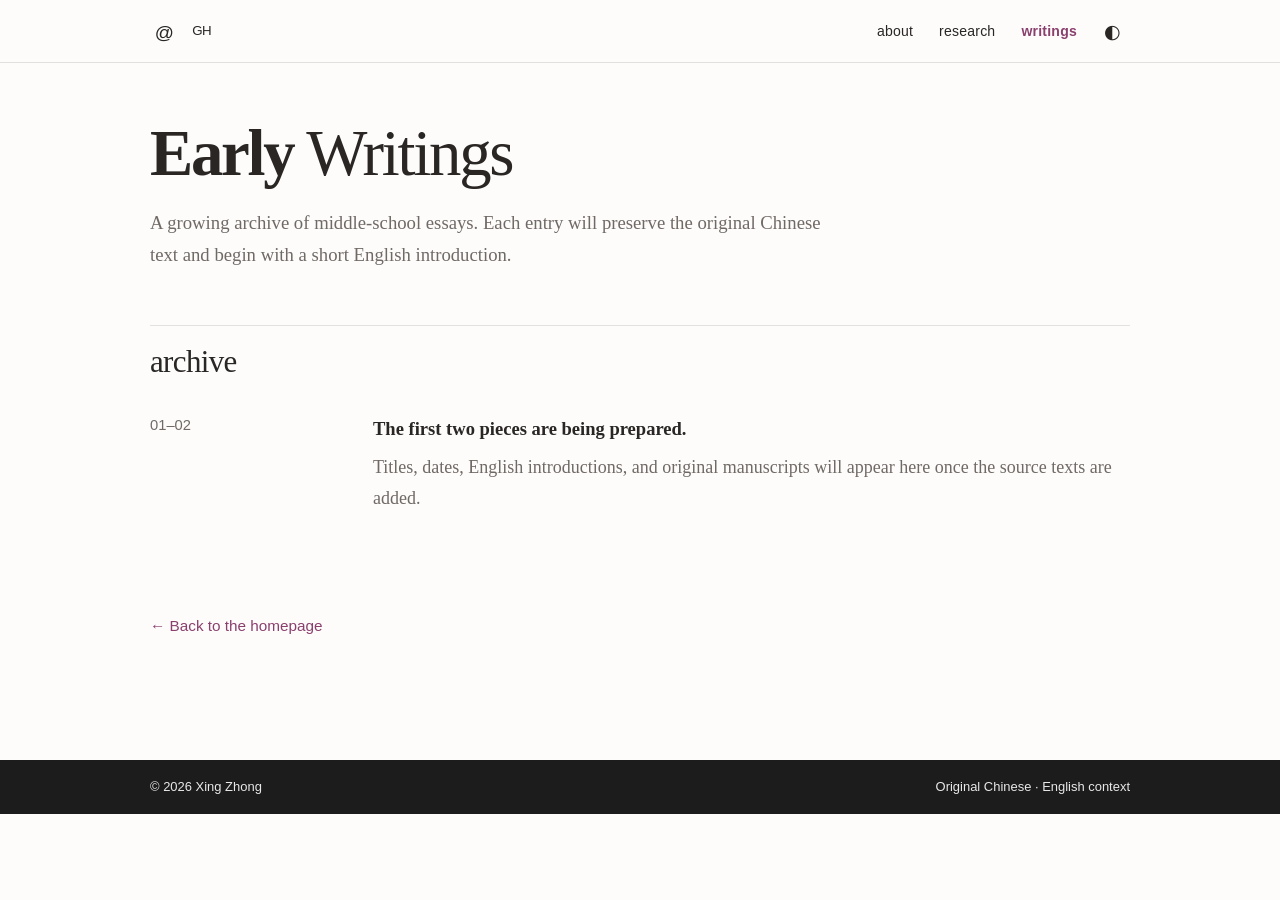
==== commit 19d5c11f: "Bust cached typography assets" ====
--- a/essays/index.html
+++ b/essays/index.html
@@ -7,7 +7,7 @@
   <meta name="theme-color" content="#ffffff">
   <title>Early Writings · Xing Zhong</title>
   <link rel="icon" href="../assets/xing-zhong.jpg" type="image/jpeg">
-  <link rel="stylesheet" href="../css/style.css">
+  <link rel="stylesheet" href="../css/style.css?v=20260730-typography">
   <script>
     (function () {
       var savedTheme = localStorage.getItem("theme");
@@ -76,6 +76,6 @@
     </div>
   </footer>
 
-  <script src="../js/main.js"></script>
+  <script src="../js/main.js?v=20260730-typography"></script>
 </body>
 </html>
--- a/css/style.css
+++ b/css/style.css
@@ -1,29 +1,30 @@
 :root {
   color-scheme: light;
-  --max-content-width: 930px;
-  --bg: #ffffff;
-  --text: #111111;
-  --text-light: #666666;
-  --theme: #b509ac;
-  --theme-hover: #8f0788;
-  --divider: rgba(0, 0, 0, 0.11);
-  --nav-bg: rgba(255, 255, 255, 0.95);
-  --code-bg: rgba(181, 9, 172, 0.05);
+  --max-content-width: 980px;
+  --bg: #fdfcfb;
+  --text: #292624;
+  --text-light: #706a66;
+  --theme: #8a3f6d;
+  --theme-hover: #683052;
+  --divider: rgba(41, 38, 36, 0.13);
+  --nav-bg: rgba(253, 252, 251, 0.95);
+  --code-bg: rgba(138, 63, 109, 0.05);
   --footer-bg: #1c1c1d;
   --footer-text: #e8e8e8;
-  --sans: Roboto, "Helvetica Neue", Arial, sans-serif;
+  --serif: "Iowan Old Style", "Palatino Linotype", "Book Antiqua", Palatino, Georgia, serif;
+  --sans: "Avenir Next", Avenir, "Segoe UI Variable", "Segoe UI", sans-serif;
 }
 
 [data-theme="dark"] {
   color-scheme: dark;
-  --bg: #1c1c1d;
-  --text: #e8e8e8;
-  --text-light: #b7b7b7;
-  --theme: #f291ec;
-  --theme-hover: #ffb7fa;
+  --bg: #1e1c1b;
+  --text: #eeeae5;
+  --text-light: #bcb4ae;
+  --theme: #d89abe;
+  --theme-hover: #edb8d5;
   --divider: rgba(255, 255, 255, 0.16);
-  --nav-bg: rgba(28, 28, 29, 0.95);
-  --code-bg: rgba(242, 145, 236, 0.08);
+  --nav-bg: rgba(30, 28, 27, 0.95);
+  --code-bg: rgba(216, 154, 190, 0.08);
   --footer-bg: #111111;
   --footer-text: #d9d9d9;
 }
@@ -37,7 +38,7 @@
 html {
   scroll-behavior: smooth;
   scroll-padding-top: 76px;
-  font-size: 19px;
+  font-size: 18px;
 }
 
 body {
@@ -45,10 +46,10 @@
   padding: 0 0 70px;
   color: var(--text);
   background: var(--bg);
-  font-family: var(--sans);
+  font-family: var(--serif);
   font-size: 1rem;
-  font-weight: 300;
-  line-height: 1.5;
+  font-weight: 400;
+  line-height: 1.72;
   text-align: left;
   transition: color 160ms ease, background-color 160ms ease;
 }
@@ -69,17 +70,17 @@
 }
 
 p {
-  margin: 0 0 1rem;
+  margin: 0 0 1.25rem;
 }
 
 ul {
-  margin: 0 0 1rem;
-  padding-left: 1.45rem;
+  margin: 0.3rem 0 1.45rem;
+  padding-left: 1.5rem;
 }
 
 li {
   padding-left: 0.12rem;
-  margin-bottom: 0.25rem;
+  margin-bottom: 0.48rem;
 }
 
 .container {
@@ -132,17 +133,18 @@
 }
 
 .navbar {
-  min-height: 56px;
+  min-height: 62px;
   display: flex;
   align-items: center;
   justify-content: space-between;
+  font-family: var(--sans);
 }
 
 .social-nav {
   display: flex;
   align-items: center;
   gap: 0.55rem;
-  font-size: 1.05rem;
+  font-size: 1rem;
   font-weight: 500;
 }
 
@@ -173,9 +175,10 @@
 }
 
 .nav-menu > a {
-  padding: 0.5rem;
-  color: var(--text);
-  font-size: 0.82rem;
+  padding: 0.5rem 0.65rem;
+  color: var(--text);
+  font-size: 0.78rem;
+  letter-spacing: 0.015em;
 }
 
 .nav-menu > a:hover {
@@ -228,29 +231,31 @@
 }
 
 .page {
-  padding-top: 5.2rem;
+  padding-top: 6.6rem;
 }
 
 .page-header {
-  margin-bottom: 1.6rem;
+  margin-bottom: 2.4rem;
 }
 
 .page-header h1 {
   margin: 0;
-  font-size: clamp(2.1rem, 5vw, 2.7rem);
-  font-weight: 300;
-  line-height: 1.2;
-  letter-spacing: -0.025em;
+  font-family: var(--serif);
+  font-size: clamp(2.7rem, 5.5vw, 3.6rem);
+  font-weight: 400;
+  line-height: 1.08;
+  letter-spacing: -0.035em;
 }
 
 .page-header h1 strong {
-  font-weight: 700;
+  font-weight: 600;
 }
 
 .page-description {
   max-width: 700px;
-  margin-top: 0.7rem;
+  margin-top: 1rem;
   color: var(--text-light);
+  font-size: 1.04rem;
 }
 
 .about::after {
@@ -260,8 +265,8 @@
 }
 
 .profile {
-  width: 30%;
-  margin: 0 0 1rem 1rem;
+  width: 28%;
+  margin: 0 0 1.6rem 2.6rem;
   float: right;
 }
 
@@ -269,26 +274,33 @@
   width: 100%;
   height: auto;
   display: block;
-  border-radius: 0.25rem;
-  filter: saturate(0.92);
+  border-radius: 0.15rem;
+  filter: saturate(0.86) contrast(0.98);
 }
 
 .intro p:first-of-type {
   margin-top: 0;
 }
 
+.intro,
+.research-note,
+.contact-section > p {
+  font-size: 1.02rem;
+}
+
 .content-section {
-  margin-top: 2rem;
+  margin-top: 3.8rem;
 }
 
 .content-section h2 {
-  margin: 0 0 1rem;
-  padding-top: 0.55rem;
+  margin: 0 0 1.45rem;
+  padding-top: 0.95rem;
   border-top: 1px solid var(--divider);
-  font-size: 1.55rem;
-  font-weight: 400;
-  line-height: 1.3;
-  letter-spacing: -0.015em;
+  font-family: var(--serif);
+  font-size: 1.72rem;
+  font-weight: 400;
+  line-height: 1.25;
+  letter-spacing: -0.02em;
 }
 
 .content-section h2 a {
@@ -301,18 +313,19 @@
 }
 
 .research-note {
-  max-width: 780px;
+  max-width: 760px;
 }
 
 .writing-row {
   display: grid;
   grid-template-columns: minmax(90px, 20%) minmax(0, 1fr);
-  gap: 0.6rem;
-  padding: 0.25rem 0 0.8rem;
+  gap: 1.5rem;
+  padding: 0.3rem 0 1.2rem;
 }
 
 .writing-meta {
   color: var(--text-light);
+  font-family: var(--sans);
   font-size: 0.82rem;
   font-weight: 400;
 }
@@ -321,7 +334,8 @@
   display: inline-block;
   margin-bottom: 0.15rem;
   color: var(--text);
-  font-weight: 700;
+  font-size: 1.03rem;
+  font-weight: 600;
 }
 
 .writing-title:hover {
@@ -339,12 +353,13 @@
 
 .small-link {
   display: inline-block;
+  font-family: var(--sans);
   font-size: 0.82rem;
   font-weight: 400;
 }
 
 .contact-section {
-  margin-bottom: 4rem;
+  margin-bottom: 6rem;
 }
 
 .archive-page {
@@ -356,7 +371,8 @@
 }
 
 .back-link {
-  margin: 3rem 0 4rem;
+  margin: 4rem 0 6rem;
+  font-family: var(--sans);
   font-size: 0.85rem;
 }
 
@@ -366,8 +382,8 @@
 }
 
 .site-footer .container {
-  min-height: 48px;
-  padding: 0.65rem 0;
+  min-height: 54px;
+  padding: 0.8rem 0;
   display: flex;
   align-items: center;
   justify-content: space-between;
@@ -377,6 +393,7 @@
 .site-footer p {
   margin: 0;
   color: inherit;
+  font-family: var(--sans);
   font-size: 0.72rem;
 }
 
@@ -437,11 +454,12 @@
   }
 
   .page {
-    padding-top: 4.6rem;
+    padding-top: 5.4rem;
   }
 
   .profile {
-    width: min(62%, 230px);
+    width: min(54%, 220px);
+    margin-left: 1.5rem;
   }
 
   .writing-row {
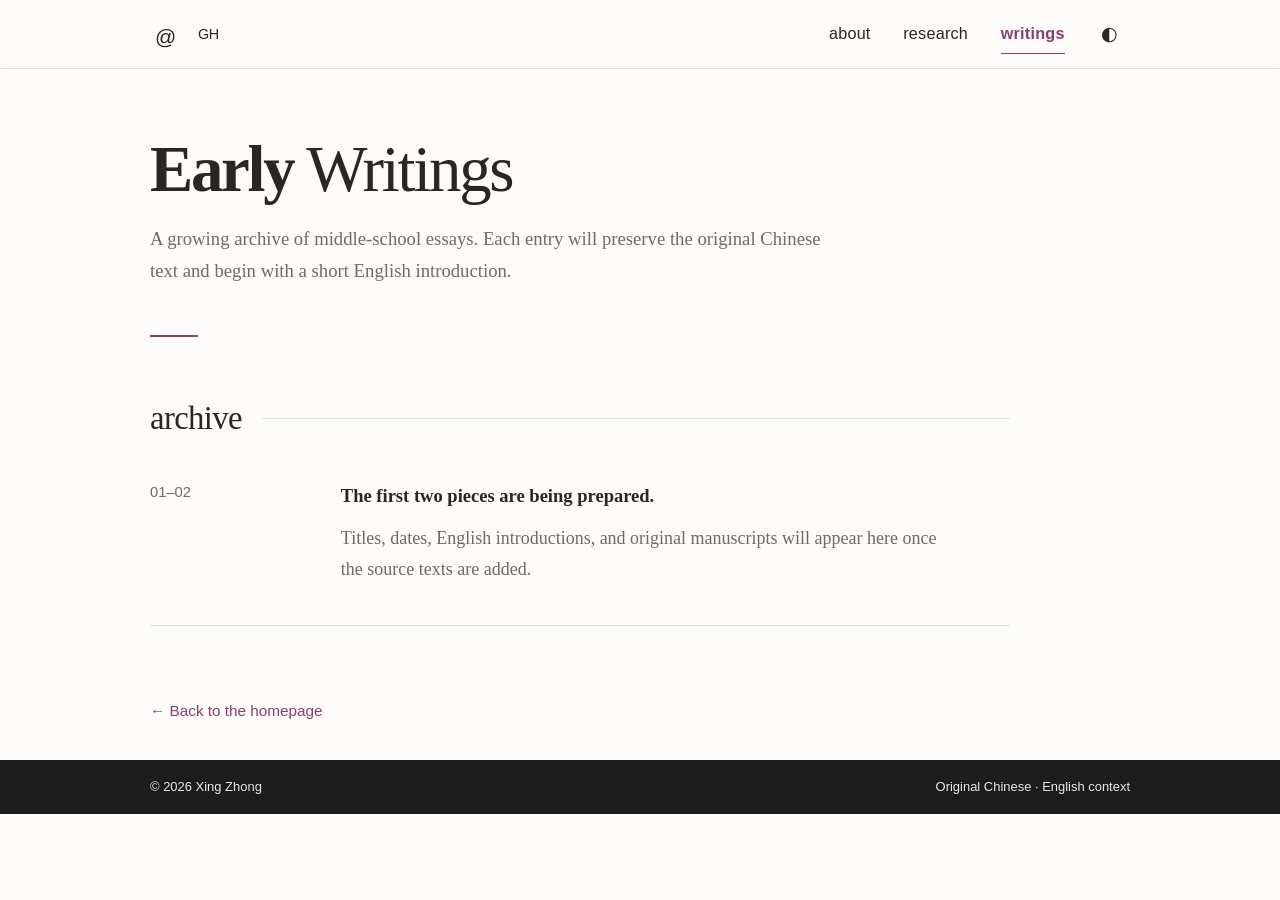
==== commit fcc3c367: "Polish navigation and page layout" ====
--- a/essays/index.html
+++ b/essays/index.html
@@ -7,7 +7,7 @@
   <meta name="theme-color" content="#ffffff">
   <title>Early Writings · Xing Zhong</title>
   <link rel="icon" href="../assets/xing-zhong.jpg" type="image/jpeg">
-  <link rel="stylesheet" href="../css/style.css?v=20260730-typography">
+  <link rel="stylesheet" href="../css/style.css?v=20260730-layout2">
   <script>
     (function () {
       var savedTheme = localStorage.getItem("theme");
@@ -76,6 +76,6 @@
     </div>
   </footer>
 
-  <script src="../js/main.js?v=20260730-typography"></script>
+  <script src="../js/main.js?v=20260730-layout2"></script>
 </body>
 </html>
--- a/css/style.css
+++ b/css/style.css
@@ -51,6 +51,8 @@
   font-weight: 400;
   line-height: 1.72;
   text-align: left;
+  font-kerning: normal;
+  font-feature-settings: "kern" 1, "liga" 1;
   transition: color 160ms ease, background-color 160ms ease;
 }
 
@@ -130,10 +132,11 @@
   background: var(--nav-bg);
   backdrop-filter: blur(8px);
   -webkit-backdrop-filter: blur(8px);
+  box-shadow: 0 1px 10px rgba(41, 38, 36, 0.025);
 }
 
 .navbar {
-  min-height: 62px;
+  min-height: 68px;
   display: flex;
   align-items: center;
   justify-content: space-between;
@@ -143,23 +146,23 @@
 .social-nav {
   display: flex;
   align-items: center;
-  gap: 0.55rem;
-  font-size: 1rem;
+  gap: 0.7rem;
+  font-size: 1.08rem;
   font-weight: 500;
 }
 
 .social-nav a {
-  min-width: 1.55rem;
-  height: 1.55rem;
+  min-width: 1.7rem;
+  height: 1.7rem;
   display: inline-grid;
   place-items: center;
   color: var(--text);
-  font-size: 0.74rem;
+  font-size: 0.8rem;
   letter-spacing: -0.03em;
 }
 
 .social-nav a:first-child {
-  font-size: 1.05rem;
+  font-size: 1.16rem;
   font-weight: 400;
 }
 
@@ -171,24 +174,43 @@
 .nav-menu {
   display: flex;
   align-items: center;
-  gap: 0.15rem;
+  gap: 0.25rem;
 }
 
 .nav-menu > a {
-  padding: 0.5rem 0.65rem;
+  position: relative;
+  padding: 0.7rem 0.78rem;
   color: var(--text);
-  font-size: 0.78rem;
+  font-size: 0.9rem;
   letter-spacing: 0.015em;
 }
 
+.nav-menu > a::after {
+  position: absolute;
+  right: 0.78rem;
+  bottom: 0.35rem;
+  left: 0.78rem;
+  height: 1px;
+  content: "";
+  background: var(--theme);
+  transform: scaleX(0);
+  transform-origin: center;
+  transition: transform 150ms ease;
+}
+
 .nav-menu > a:hover {
   color: var(--theme);
   text-decoration: none;
 }
 
+.nav-menu > a:hover::after,
+.nav-menu > a.active::after {
+  transform: scaleX(1);
+}
+
 .nav-menu > a.active {
   color: var(--theme);
-  font-weight: 700;
+  font-weight: 600;
 }
 
 .theme-toggle,
@@ -200,9 +222,9 @@
 }
 
 .theme-toggle {
-  width: 2rem;
-  height: 2rem;
-  margin-left: 0.15rem;
+  width: 2.3rem;
+  height: 2.3rem;
+  margin-left: 0.3rem;
   display: grid;
   place-items: center;
   font-size: 1.05rem;
@@ -231,11 +253,23 @@
 }
 
 .page {
-  padding-top: 6.6rem;
+  padding-top: 7.5rem;
 }
 
 .page-header {
-  margin-bottom: 2.4rem;
+  position: relative;
+  margin-bottom: 3.4rem;
+  padding-bottom: 1.5rem;
+}
+
+.page-header::after {
+  position: absolute;
+  bottom: 0;
+  left: 0;
+  width: 48px;
+  height: 2px;
+  content: "";
+  background: var(--theme);
 }
 
 .page-header h1 {
@@ -245,6 +279,7 @@
   font-weight: 400;
   line-height: 1.08;
   letter-spacing: -0.035em;
+  text-wrap: balance;
 }
 
 .page-header h1 strong {
@@ -258,24 +293,36 @@
   font-size: 1.04rem;
 }
 
-.about::after {
-  display: block;
-  clear: both;
-  content: "";
+.about {
+  display: grid;
+  grid-template-areas: "intro profile";
+  grid-template-columns: minmax(0, 1fr) minmax(220px, 270px);
+  gap: clamp(2.8rem, 6vw, 4.6rem);
+  align-items: start;
 }
 
 .profile {
-  width: 28%;
-  margin: 0 0 1.6rem 2.6rem;
-  float: right;
+  grid-area: profile;
+  width: 100%;
+  max-width: 270px;
+  margin: 0;
+  justify-self: end;
+  padding: 6px;
+  border: 1px solid var(--divider);
+  background: var(--bg);
 }
 
 .profile img {
   width: 100%;
   height: auto;
   display: block;
-  border-radius: 0.15rem;
+  border-radius: 1px;
   filter: saturate(0.86) contrast(0.98);
+}
+
+.intro {
+  grid-area: intro;
+  max-width: 650px;
 }
 
 .intro p:first-of-type {
@@ -289,18 +336,29 @@
 }
 
 .content-section {
-  margin-top: 3.8rem;
+  width: min(100%, 860px);
+  margin-top: 5rem;
 }
 
 .content-section h2 {
-  margin: 0 0 1.45rem;
-  padding-top: 0.95rem;
-  border-top: 1px solid var(--divider);
+  margin: 0 0 1.75rem;
+  padding: 0;
+  display: flex;
+  align-items: center;
+  gap: 1.15rem;
   font-family: var(--serif);
-  font-size: 1.72rem;
+  font-size: 1.82rem;
   font-weight: 400;
   line-height: 1.25;
   letter-spacing: -0.02em;
+  text-wrap: balance;
+}
+
+.content-section h2::after {
+  height: 1px;
+  flex: 1;
+  content: "";
+  background: var(--divider);
 }
 
 .content-section h2 a {
@@ -318,9 +376,10 @@
 
 .writing-row {
   display: grid;
-  grid-template-columns: minmax(90px, 20%) minmax(0, 1fr);
-  gap: 1.5rem;
-  padding: 0.3rem 0 1.2rem;
+  grid-template-columns: minmax(110px, 18%) minmax(0, 1fr);
+  gap: 2rem;
+  padding: 0.55rem 0 1.6rem;
+  border-bottom: 1px solid var(--divider);
 }
 
 .writing-meta {
@@ -343,7 +402,8 @@
 }
 
 .writing-copy p {
-  margin-bottom: 0.35rem;
+  max-width: 620px;
+  margin-bottom: 0.6rem;
   color: var(--text-light);
 }
 
@@ -408,6 +468,7 @@
 
   .navbar {
     position: relative;
+    min-height: 62px;
   }
 
   .nav-toggle {
@@ -432,7 +493,16 @@
   }
 
   .nav-menu > a {
-    padding: 0.45rem 0;
+    width: 100%;
+    padding: 0.6rem 0;
+    font-size: 0.95rem;
+  }
+
+  .nav-menu > a::after {
+    right: auto;
+    bottom: 0.28rem;
+    left: 0;
+    width: 28px;
   }
 
   .theme-toggle {
@@ -454,16 +524,34 @@
   }
 
   .page {
-    padding-top: 5.4rem;
+    padding-top: 5.8rem;
+  }
+
+  .page-header {
+    margin-bottom: 2.5rem;
+  }
+
+  .about {
+    grid-template-areas:
+      "profile"
+      "intro";
+    grid-template-columns: 1fr;
+    gap: 2.2rem;
   }
 
   .profile {
     width: min(54%, 220px);
-    margin-left: 1.5rem;
+    margin: 0;
+    justify-self: start;
   }
 
   .writing-row {
     grid-template-columns: 1fr;
+    gap: 0.55rem;
+  }
+
+  .content-section {
+    margin-top: 4rem;
   }
 
   .site-footer .container {
@@ -476,8 +564,7 @@
 @media (max-width: 420px) {
   .profile {
     width: 100%;
-    margin: 0 0 1.1rem;
-    float: none;
+    margin: 0;
   }
 
   .profile img {
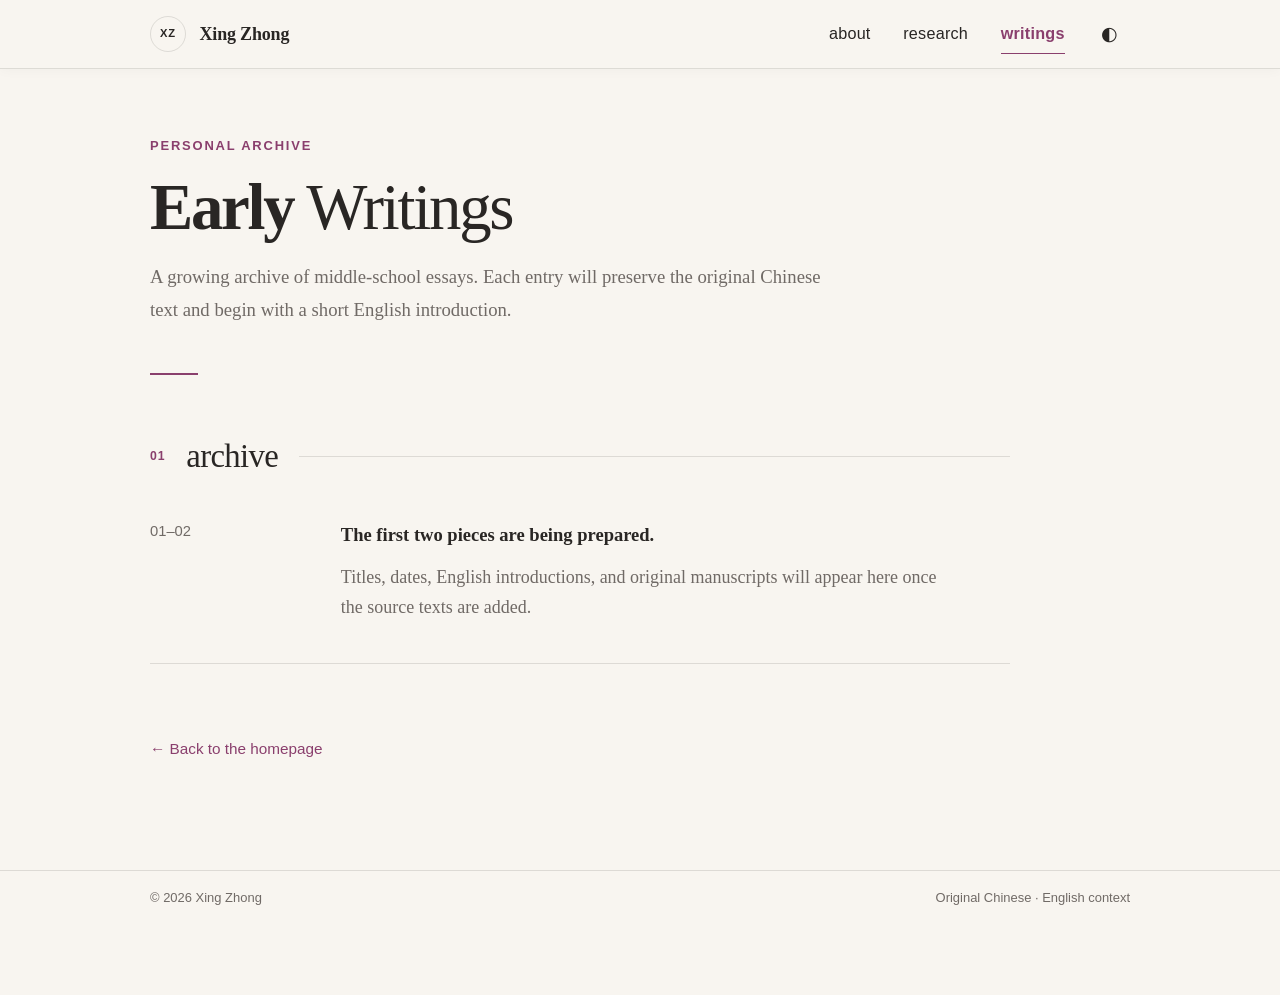
==== commit 7a68bc73: "Refine editorial hierarchy and visual details" ====
--- a/essays/index.html
+++ b/essays/index.html
@@ -4,10 +4,10 @@
   <meta charset="utf-8">
   <meta name="viewport" content="width=device-width, initial-scale=1">
   <meta name="description" content="An archive of Xing Zhong’s early Chinese writings, with short English introductions.">
-  <meta name="theme-color" content="#ffffff">
+  <meta name="theme-color" content="#f8f5f0">
   <title>Early Writings · Xing Zhong</title>
   <link rel="icon" href="../assets/xing-zhong.jpg" type="image/jpeg">
-  <link rel="stylesheet" href="../css/style.css?v=20260730-layout2">
+  <link rel="stylesheet" href="../css/style.css?v=20261013-editorial">
   <script>
     (function () {
       var savedTheme = localStorage.getItem("theme");
@@ -21,10 +21,10 @@
 
   <header class="site-header">
     <nav class="navbar container" aria-label="Primary navigation">
-      <div class="social-nav" aria-label="Contact links">
-        <a href="mailto:xingzhong.cs@gmail.com" aria-label="Email Xing Zhong" title="Email"><span aria-hidden="true">@</span></a>
-        <a href="https://github.com/FreshZhong" target="_blank" rel="noopener" aria-label="Xing Zhong on GitHub" title="GitHub"><span aria-hidden="true">GH</span></a>
-      </div>
+      <a class="site-brand" href="../" aria-label="Xing Zhong, home">
+        <span class="brand-mark" aria-hidden="true">XZ</span>
+        <span class="brand-name">Xing Zhong</span>
+      </a>
 
       <button class="nav-toggle" id="nav-toggle" type="button" aria-label="Open navigation" aria-controls="nav-menu" aria-expanded="false">
         <span></span><span></span><span></span>
@@ -44,6 +44,7 @@
   <main class="container page archive-page" id="main">
     <article>
       <header class="page-header">
+        <p class="eyebrow">Personal archive</p>
         <h1><strong>Early</strong> Writings</h1>
         <p class="page-description">
           A growing archive of middle-school essays. Each entry will preserve the
@@ -52,7 +53,10 @@
       </header>
 
       <section class="content-section archive-section" aria-labelledby="archive-title">
-        <h2 id="archive-title">archive</h2>
+        <div class="section-heading">
+          <span class="section-number" aria-hidden="true">01</span>
+          <h2 id="archive-title">archive</h2>
+        </div>
         <div class="writing-row">
           <div class="writing-meta">01–02</div>
           <div class="writing-copy">
@@ -76,6 +80,6 @@
     </div>
   </footer>
 
-  <script src="../js/main.js?v=20260730-layout2"></script>
+  <script src="../js/main.js?v=20261013-editorial"></script>
 </body>
 </html>
--- a/css/style.css
+++ b/css/style.css
@@ -1,13 +1,14 @@
 :root {
   color-scheme: light;
   --max-content-width: 980px;
-  --bg: #fdfcfb;
+  --bg: #f8f5f0;
+  --surface: #fffdf9;
   --text: #292624;
   --text-light: #706a66;
   --theme: #8a3f6d;
   --theme-hover: #683052;
   --divider: rgba(41, 38, 36, 0.13);
-  --nav-bg: rgba(253, 252, 251, 0.95);
+  --nav-bg: rgba(248, 245, 240, 0.93);
   --code-bg: rgba(138, 63, 109, 0.05);
   --footer-bg: #1c1c1d;
   --footer-text: #e8e8e8;
@@ -18,6 +19,7 @@
 [data-theme="dark"] {
   color-scheme: dark;
   --bg: #1e1c1b;
+  --surface: #262321;
   --text: #eeeae5;
   --text-light: #bcb4ae;
   --theme: #d89abe;
@@ -132,7 +134,7 @@
   background: var(--nav-bg);
   backdrop-filter: blur(8px);
   -webkit-backdrop-filter: blur(8px);
-  box-shadow: 0 1px 10px rgba(41, 38, 36, 0.025);
+  box-shadow: 0 1px 12px rgba(41, 38, 36, 0.035);
 }
 
 .navbar {
@@ -143,32 +145,33 @@
   font-family: var(--sans);
 }
 
-.social-nav {
+.site-brand {
   display: flex;
   align-items: center;
-  gap: 0.7rem;
-  font-size: 1.08rem;
-  font-weight: 500;
-}
-
-.social-nav a {
-  min-width: 1.7rem;
-  height: 1.7rem;
-  display: inline-grid;
+  gap: 0.75rem;
+  color: var(--text);
+  font-family: var(--serif);
+  font-size: 1rem;
+  font-weight: 600;
+  letter-spacing: -0.01em;
+}
+
+.site-brand:hover {
+  color: var(--theme);
+  text-decoration: none;
+}
+
+.brand-mark {
+  width: 2rem;
+  height: 2rem;
+  display: grid;
   place-items: center;
-  color: var(--text);
-  font-size: 0.8rem;
-  letter-spacing: -0.03em;
-}
-
-.social-nav a:first-child {
-  font-size: 1.16rem;
-  font-weight: 400;
-}
-
-.social-nav a:hover {
-  color: var(--theme);
-  text-decoration: none;
+  border: 1px solid var(--divider);
+  border-radius: 50%;
+  font-family: var(--sans);
+  font-size: 0.62rem;
+  font-weight: 600;
+  letter-spacing: 0.08em;
 }
 
 .nav-menu {
@@ -262,6 +265,16 @@
   padding-bottom: 1.5rem;
 }
 
+.eyebrow {
+  margin: 0 0 0.9rem;
+  color: var(--theme);
+  font-family: var(--sans);
+  font-size: 0.72rem;
+  font-weight: 600;
+  letter-spacing: 0.14em;
+  text-transform: uppercase;
+}
+
 .page-header::after {
   position: absolute;
   bottom: 0;
@@ -286,6 +299,14 @@
   font-weight: 600;
 }
 
+.page-tagline {
+  max-width: 610px;
+  margin: 1.1rem 0 0;
+  color: var(--text-light);
+  font-size: 1.08rem;
+  line-height: 1.55;
+}
+
 .page-description {
   max-width: 700px;
   margin-top: 1rem;
@@ -307,9 +328,18 @@
   max-width: 270px;
   margin: 0;
   justify-self: end;
-  padding: 6px;
+  padding: 7px 7px 0;
   border: 1px solid var(--divider);
   background: var(--bg);
+}
+
+.profile figcaption {
+  padding: 0.65rem 0.2rem 0.7rem;
+  color: var(--text-light);
+  font-family: var(--sans);
+  font-size: 0.68rem;
+  letter-spacing: 0.02em;
+  text-align: center;
 }
 
 .profile img {
@@ -340,12 +370,31 @@
   margin-top: 5rem;
 }
 
-.content-section h2 {
+.section-heading {
   margin: 0 0 1.75rem;
-  padding: 0;
   display: flex;
   align-items: center;
   gap: 1.15rem;
+}
+
+.section-heading::after {
+  height: 1px;
+  flex: 1;
+  content: "";
+  background: var(--divider);
+}
+
+.section-number {
+  color: var(--theme);
+  font-family: var(--sans);
+  font-size: 0.68rem;
+  font-weight: 600;
+  letter-spacing: 0.08em;
+}
+
+.content-section h2 {
+  margin: 0;
+  padding: 0;
   font-family: var(--serif);
   font-size: 1.82rem;
   font-weight: 400;
@@ -354,13 +403,6 @@
   text-wrap: balance;
 }
 
-.content-section h2::after {
-  height: 1px;
-  flex: 1;
-  content: "";
-  background: var(--divider);
-}
-
 .content-section h2 a {
   color: inherit;
 }
@@ -372,6 +414,13 @@
 
 .research-note {
   max-width: 760px;
+  padding: 1.35rem 1.6rem;
+  border-left: 2px solid var(--theme);
+  background: var(--surface);
+}
+
+.research-note p:last-child {
+  margin-bottom: 0;
 }
 
 .writing-row {
@@ -380,6 +429,12 @@
   gap: 2rem;
   padding: 0.55rem 0 1.6rem;
   border-bottom: 1px solid var(--divider);
+  transition: padding-left 160ms ease, border-color 160ms ease;
+}
+
+.writing-row:hover {
+  padding-left: 0.35rem;
+  border-color: var(--theme);
 }
 
 .writing-meta {
@@ -437,8 +492,9 @@
 }
 
 .site-footer {
-  color: var(--footer-text);
-  background: var(--footer-bg);
+  color: var(--text-light);
+  border-top: 1px solid var(--divider);
+  background: transparent;
 }
 
 .site-footer .container {
@@ -455,6 +511,21 @@
   color: inherit;
   font-family: var(--sans);
   font-size: 0.72rem;
+}
+
+.footer-links {
+  display: flex;
+  gap: 1rem;
+  font-family: var(--sans);
+  font-size: 0.72rem;
+}
+
+.footer-links a {
+  color: inherit;
+}
+
+.footer-links a:hover {
+  color: var(--theme);
 }
 
 @media (max-width: 575px) {
@@ -539,6 +610,10 @@
     gap: 2.2rem;
   }
 
+  .brand-name {
+    display: none;
+  }
+
   .profile {
     width: min(54%, 220px);
     margin: 0;
@@ -554,6 +629,10 @@
     margin-top: 4rem;
   }
 
+  .research-note {
+    padding: 1.1rem 1.15rem;
+  }
+
   .site-footer .container {
     align-items: flex-start;
     flex-direction: column;
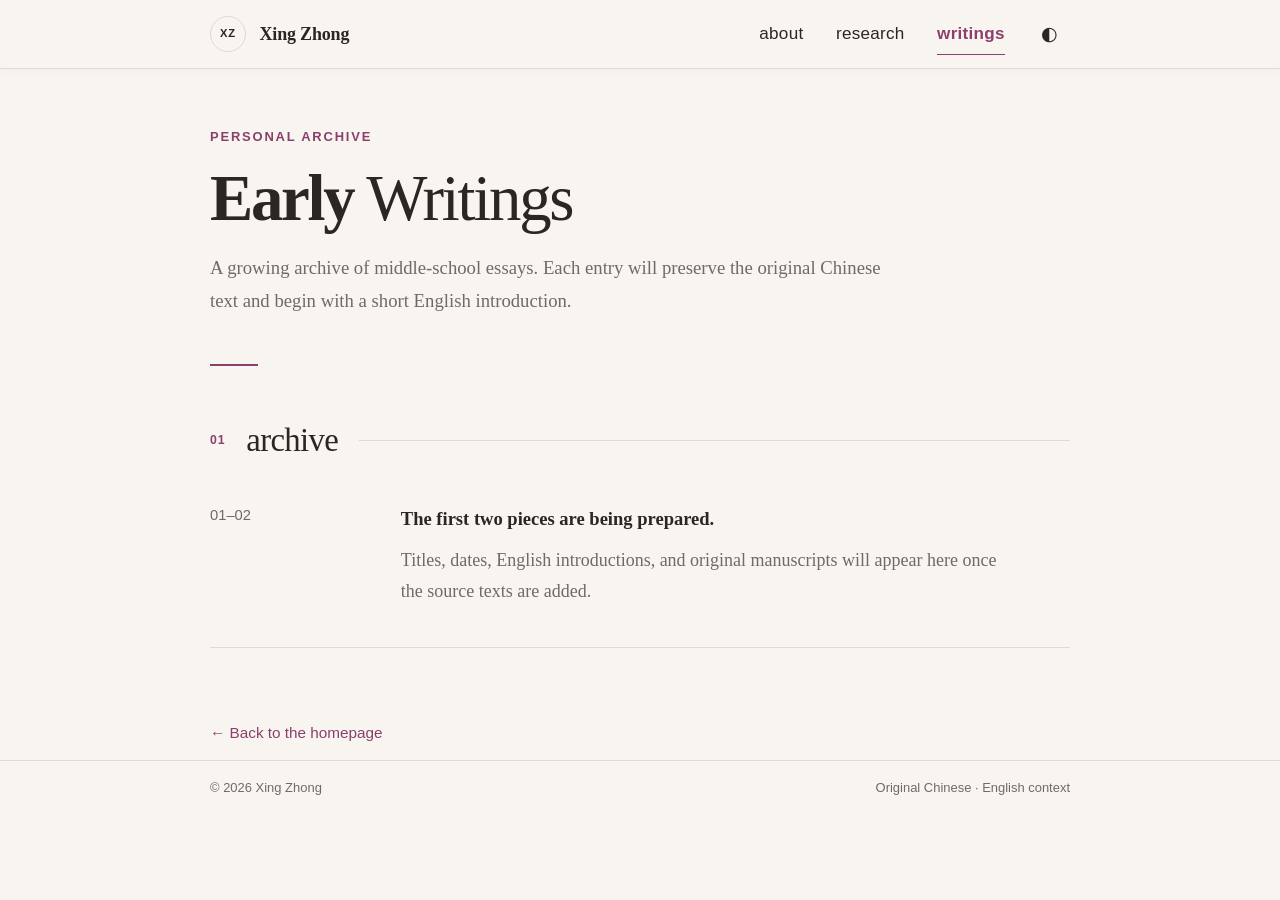
==== commit 7f05a9c3: "Remove portrait and rebalance text-only homepage" ====
--- a/essays/index.html
+++ b/essays/index.html
@@ -6,8 +6,8 @@
   <meta name="description" content="An archive of Xing Zhong’s early Chinese writings, with short English introductions.">
   <meta name="theme-color" content="#f8f5f0">
   <title>Early Writings · Xing Zhong</title>
-  <link rel="icon" href="../assets/xing-zhong.jpg" type="image/jpeg">
-  <link rel="stylesheet" href="../css/style.css?v=20261013-editorial">
+  <link rel="icon" href="../assets/favicon.svg" type="image/svg+xml">
+  <link rel="stylesheet" href="../css/style.css?v=20261013-no-photo">
   <script>
     (function () {
       var savedTheme = localStorage.getItem("theme");
@@ -80,6 +80,6 @@
     </div>
   </footer>
 
-  <script src="../js/main.js?v=20261013-editorial"></script>
+  <script src="../js/main.js?v=20261013-no-photo"></script>
 </body>
 </html>
--- a/css/style.css
+++ b/css/style.css
@@ -1,6 +1,6 @@
 :root {
   color-scheme: light;
-  --max-content-width: 980px;
+  --max-content-width: 860px;
   --bg: #f8f5f0;
   --surface: #fffdf9;
   --text: #292624;
@@ -45,7 +45,7 @@
 
 body {
   margin: 0;
-  padding: 0 0 70px;
+  padding: 0;
   color: var(--text);
   background: var(--bg);
   font-family: var(--serif);
@@ -184,7 +184,7 @@
   position: relative;
   padding: 0.7rem 0.78rem;
   color: var(--text);
-  font-size: 0.9rem;
+  font-size: 0.95rem;
   letter-spacing: 0.015em;
 }
 
@@ -256,12 +256,12 @@
 }
 
 .page {
-  padding-top: 7.5rem;
+  padding-top: 7rem;
 }
 
 .page-header {
   position: relative;
-  margin-bottom: 3.4rem;
+  margin-bottom: 2.8rem;
   padding-bottom: 1.5rem;
 }
 
@@ -315,48 +315,19 @@
 }
 
 .about {
-  display: grid;
-  grid-template-areas: "intro profile";
-  grid-template-columns: minmax(0, 1fr) minmax(220px, 270px);
-  gap: clamp(2.8rem, 6vw, 4.6rem);
-  align-items: start;
-}
-
-.profile {
-  grid-area: profile;
-  width: 100%;
-  max-width: 270px;
-  margin: 0;
-  justify-self: end;
-  padding: 7px 7px 0;
-  border: 1px solid var(--divider);
-  background: var(--bg);
-}
-
-.profile figcaption {
-  padding: 0.65rem 0.2rem 0.7rem;
-  color: var(--text-light);
-  font-family: var(--sans);
-  font-size: 0.68rem;
-  letter-spacing: 0.02em;
-  text-align: center;
-}
-
-.profile img {
-  width: 100%;
-  height: auto;
-  display: block;
-  border-radius: 1px;
-  filter: saturate(0.86) contrast(0.98);
+  width: min(100%, 720px);
 }
 
 .intro {
-  grid-area: intro;
-  max-width: 650px;
+  max-width: 720px;
 }
 
 .intro p:first-of-type {
   margin-top: 0;
+}
+
+.intro p:last-child {
+  margin-bottom: 0;
 }
 
 .intro,
@@ -367,7 +338,7 @@
 
 .content-section {
   width: min(100%, 860px);
-  margin-top: 5rem;
+  margin-top: 4.3rem;
 }
 
 .section-heading {
@@ -413,7 +384,7 @@
 }
 
 .research-note {
-  max-width: 760px;
+  width: 100%;
   padding: 1.35rem 1.6rem;
   border-left: 2px solid var(--theme);
   background: var(--surface);
@@ -474,7 +445,11 @@
 }
 
 .contact-section {
-  margin-bottom: 6rem;
+  margin-bottom: 4.5rem;
+}
+
+.contact-section a {
+  overflow-wrap: anywhere;
 }
 
 .archive-page {
@@ -602,24 +577,6 @@
     margin-bottom: 2.5rem;
   }
 
-  .about {
-    grid-template-areas:
-      "profile"
-      "intro";
-    grid-template-columns: 1fr;
-    gap: 2.2rem;
-  }
-
-  .brand-name {
-    display: none;
-  }
-
-  .profile {
-    width: min(54%, 220px);
-    margin: 0;
-    justify-self: start;
-  }
-
   .writing-row {
     grid-template-columns: 1fr;
     gap: 0.55rem;
@@ -640,17 +597,6 @@
   }
 }
 
-@media (max-width: 420px) {
-  .profile {
-    width: 100%;
-    margin: 0;
-  }
-
-  .profile img {
-    width: min(100%, 260px);
-  }
-}
-
 @media (prefers-reduced-motion: reduce) {
   html {
     scroll-behavior: auto;
